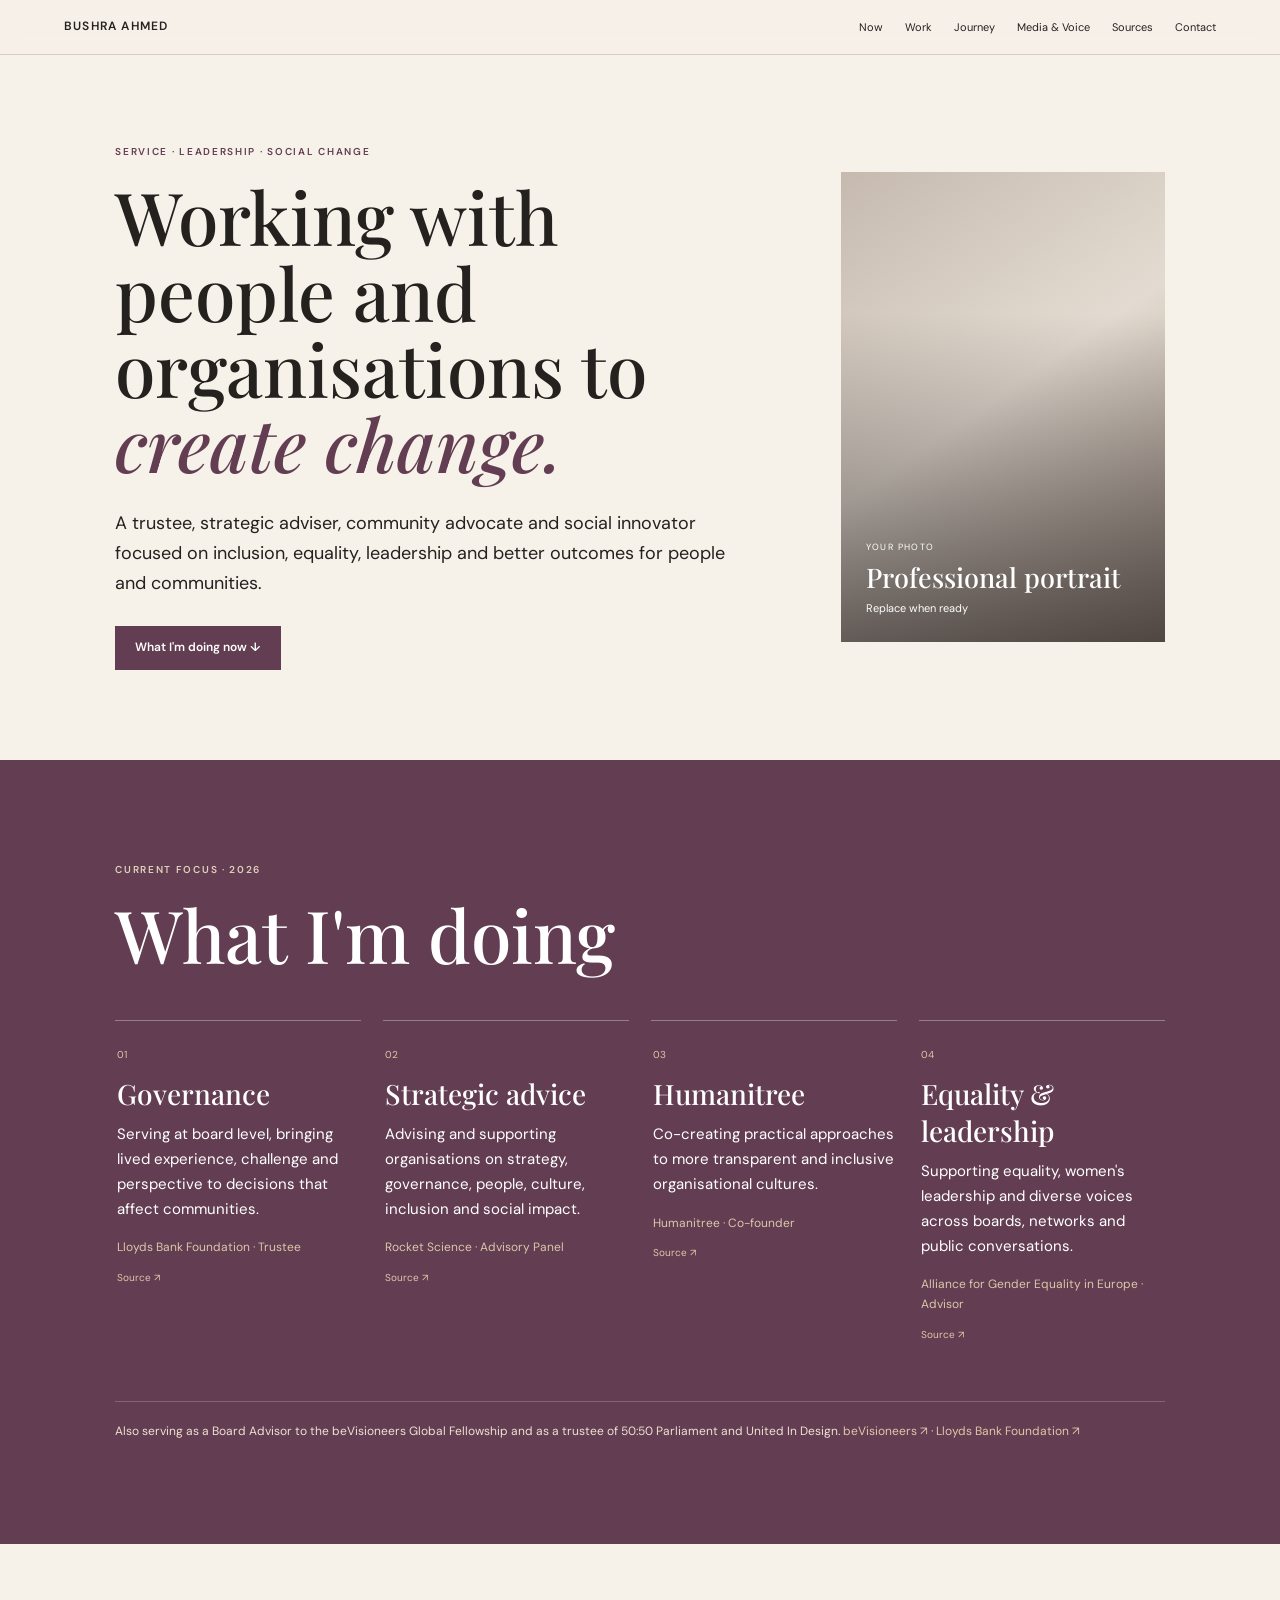
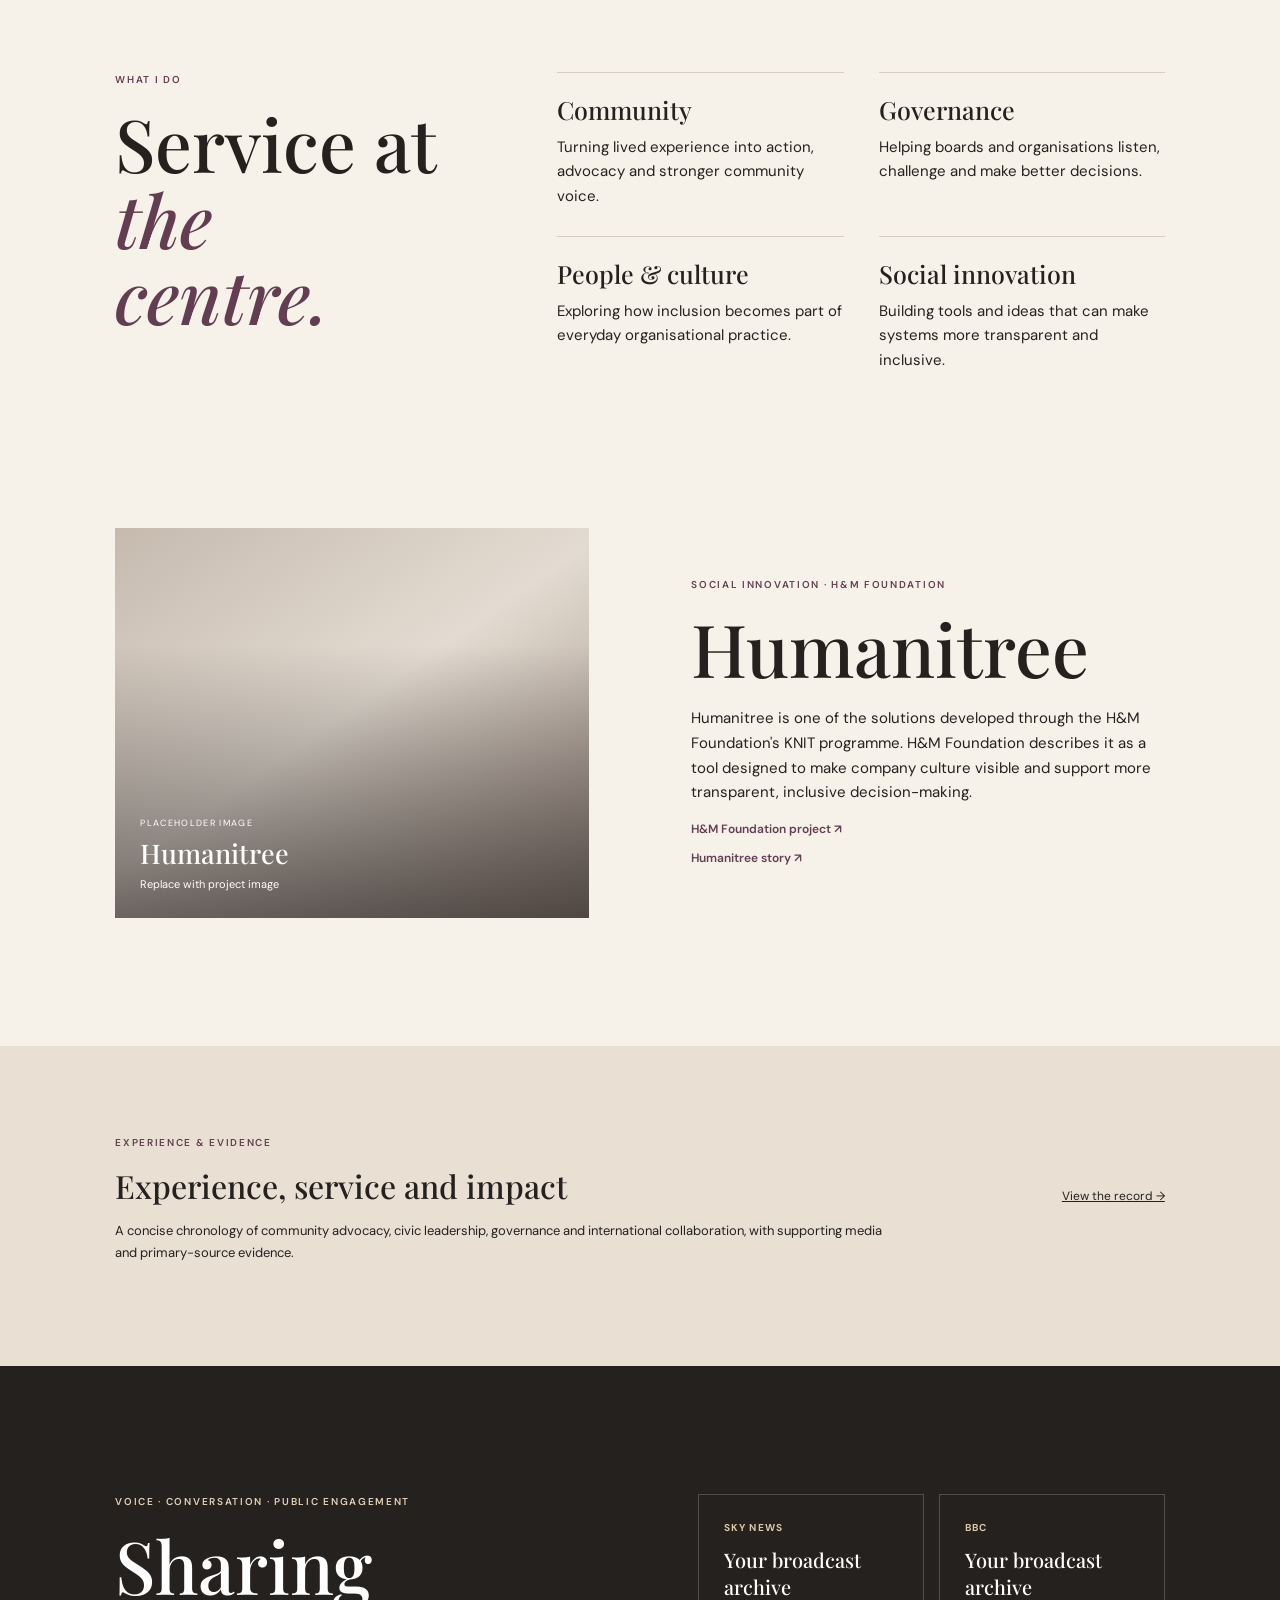
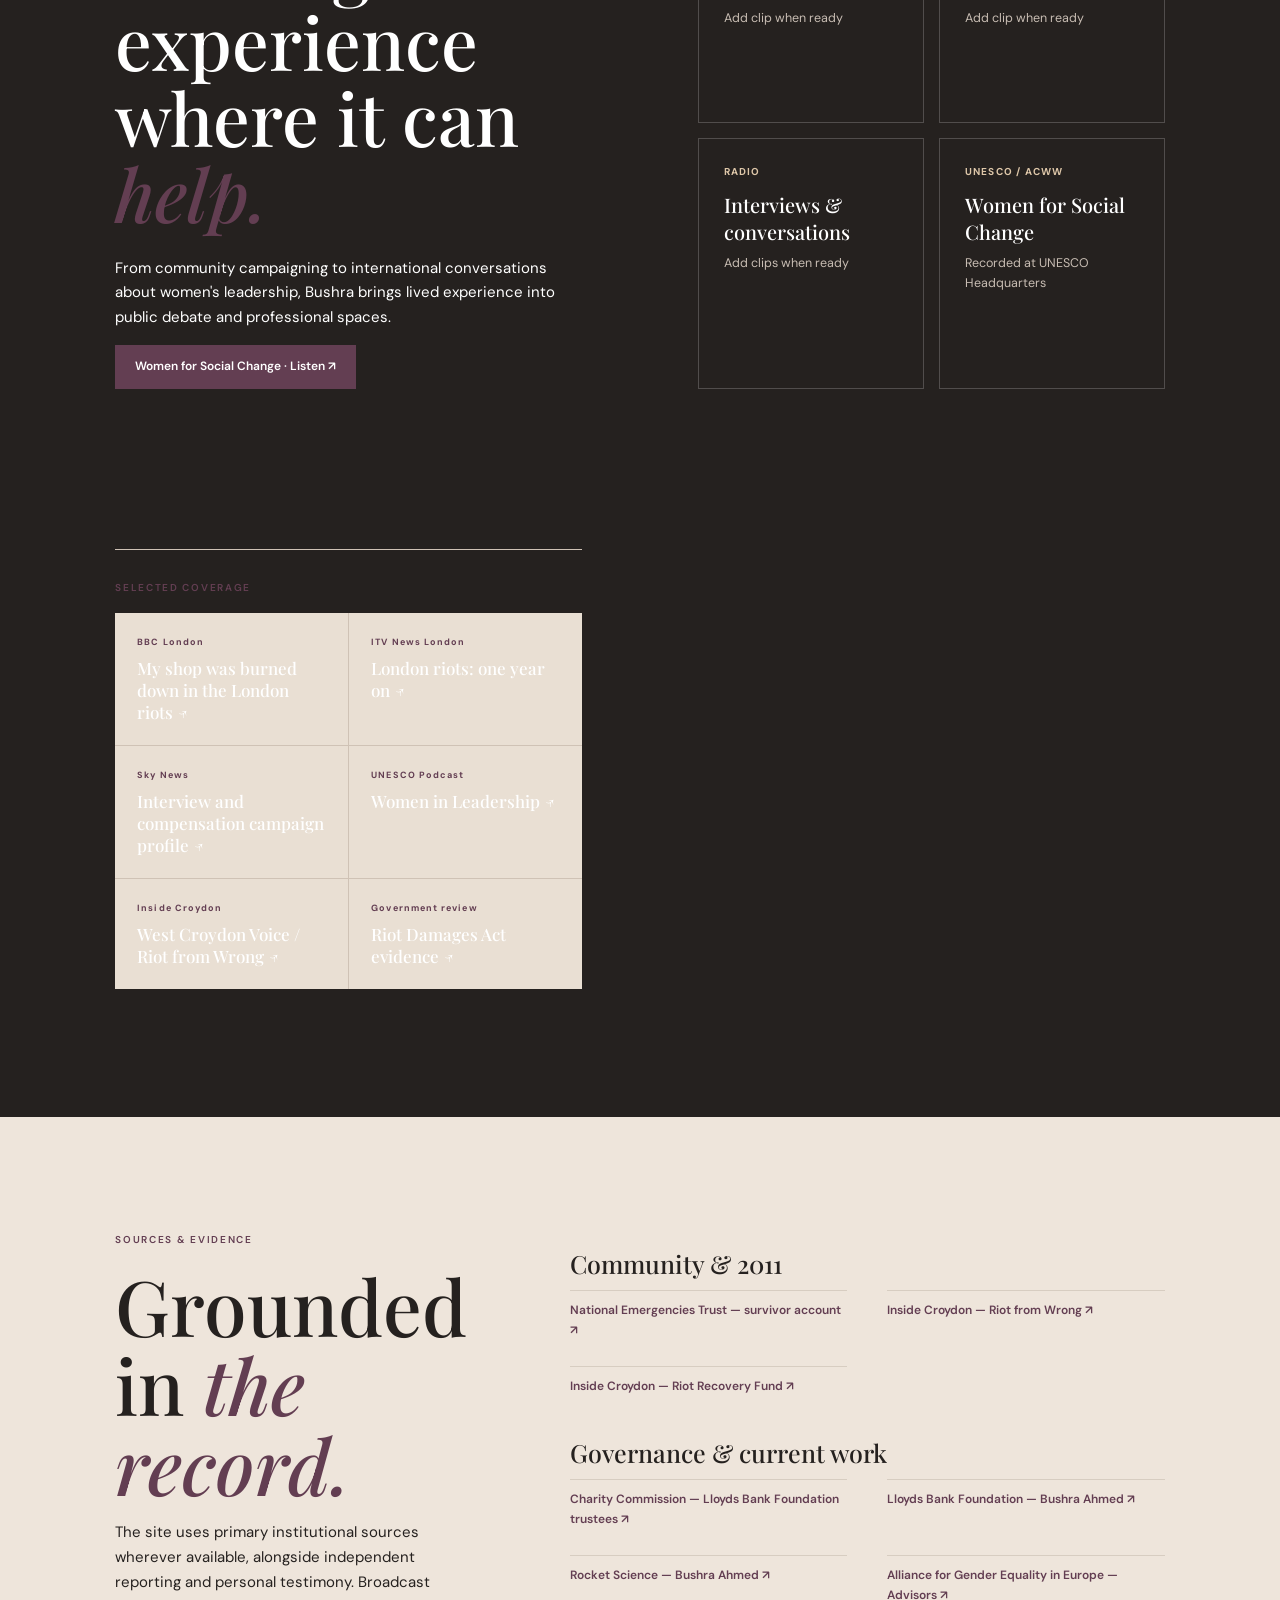
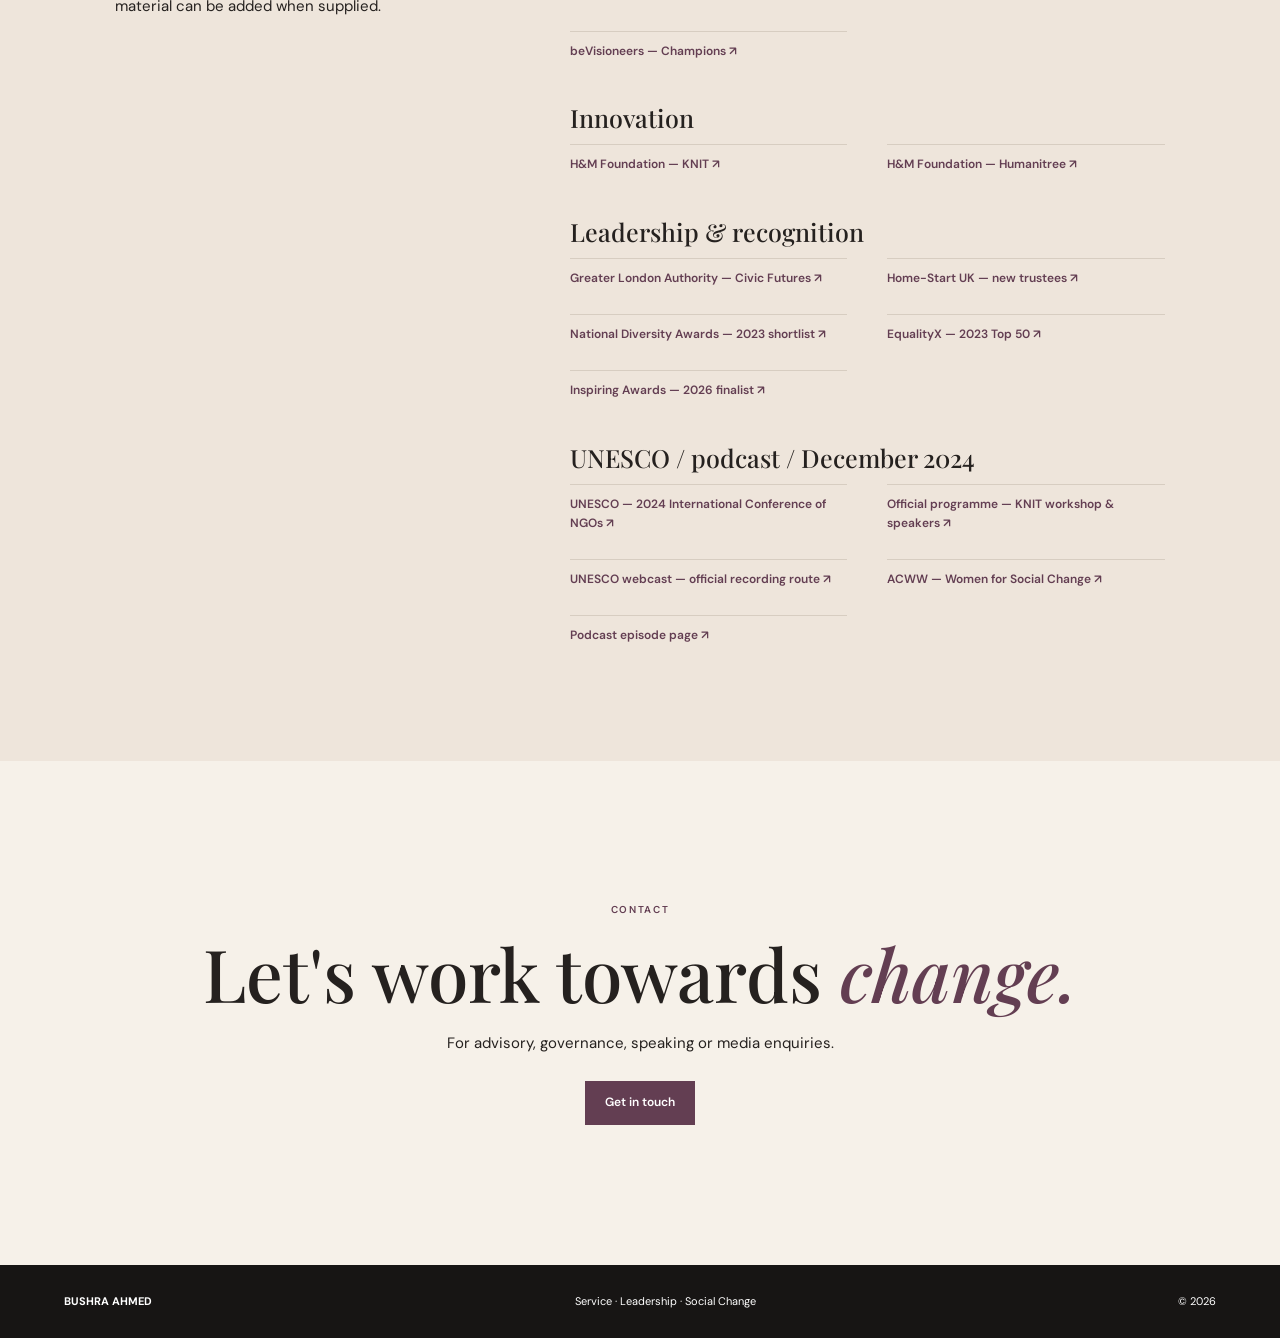
==== index.html @ 8c18f3ee "Add files via upload" ====
<!doctype html><html lang="en"><head><meta charset="utf-8"><meta name="viewport" content="width=device-width,initial-scale=1"><title>Bushra Ahmed | Service, Leadership & Social Change</title><meta name="description" content="Bushra Ahmed works across community, governance, equality and social innovation to create change."><link rel="stylesheet" href="styles.css"></head><body>
<header><a class="brand" href="#top">BUSHRA AHMED</a><nav><a href="#now">Now</a><a href="#work">Work</a><a href="#journey">Journey</a><a href="#voice">Media & Voice</a><a href="#sources">Sources</a><a href="#contact">Contact</a></nav></header>
<main id="top">
<section class="opening"><div><p class="eyebrow">SERVICE · LEADERSHIP · SOCIAL CHANGE</p><h1>Working with people and organisations to <em>create change.</em></h1><p class="lede">A trustee, strategic adviser, community advocate and social innovator focused on inclusion, equality, leadership and better outcomes for people and communities.</p><a class="button" href="#now">What I'm doing now ↓</a></div><div class="photo portrait"><div><span>YOUR PHOTO</span><strong>Professional portrait</strong><small>Replace when ready</small></div></div></section>

<section id="now" class="now"><p class="eyebrow light">CURRENT FOCUS · 2026</p><h2>What I'm doing <em>now.</em></h2><div class="now-grid">
<article><span>01</span><h3>Governance</h3><p>Serving at board level, bringing lived experience, challenge and perspective to decisions that affect communities.</p><p class="role">Lloyds Bank Foundation · Trustee</p><a href="https://www.lloydsbankfoundation.org.uk/about-us/meet-us/bushra-ahmed" target="_blank">Source ↗</a></article>
<article><span>02</span><h3>Strategic advice</h3><p>Advising and supporting organisations on strategy, governance, people, culture, inclusion and social impact.</p><p class="role">Rocket Science · Advisory Panel</p><a href="https://rocketsciencelab.co.uk/staff/bushra-ahmed/" target="_blank">Source ↗</a></article>
<article><span>03</span><h3>Humanitree</h3><p>Co-creating practical approaches to more transparent and inclusive organisational cultures.</p><p class="role">Humanitree · Co-founder</p><a href="https://hmfoundation.com/2025/04/14/when-dei-meets-innovation-how-knit-brought-new-solutions-to-life/" target="_blank">Source ↗</a></article>
<article><span>04</span><h3>Equality & leadership</h3><p>Supporting equality, women's leadership and diverse voices across boards, networks and public conversations.</p><p class="role">Alliance for Gender Equality in Europe · Advisor</p><a href="https://alliance-genderequality.org/who-we-are/" target="_blank">Source ↗</a></article>
</div><div class="now-note">Also serving as a Board Advisor to the beVisioneers Global Fellowship and as a trustee of 50:50 Parliament and United In Design. <a href="https://bevisioneers.world/about" target="_blank">beVisioneers ↗</a> · <a href="https://www.lloydsbankfoundation.org.uk/about-us/meet-us/bushra-ahmed" target="_blank">Lloyds Bank Foundation ↗</a></div></section>

<section id="work" class="work"><div><p class="eyebrow">WHAT I DO</p><h2>Service at <em>the centre.</em></h2></div><div class="work-list"><div><b>Community</b><p>Turning lived experience into action, advocacy and stronger community voice.</p></div><div><b>Governance</b><p>Helping boards and organisations listen, challenge and make better decisions.</p></div><div><b>People & culture</b><p>Exploring how inclusion becomes part of everyday organisational practice.</p></div><div><b>Social innovation</b><p>Building tools and ideas that can make systems more transparent and inclusive.</p></div></div></section>

<section class="humanitree"><div class="photo"><div><span>PLACEHOLDER IMAGE</span><strong>Humanitree</strong><small>Replace with project image</small></div></div><div><p class="eyebrow">SOCIAL INNOVATION · H&M FOUNDATION</p><h2>Humanitree</h2><p>Humanitree is one of the solutions developed through the H&M Foundation's KNIT programme. H&M Foundation describes it as a tool designed to make company culture visible and support more transparent, inclusive decision-making.</p><a href="https://hmfoundation.com/project/knit-accelerating-inclusion-in-fashion/" target="_blank">H&M Foundation project ↗</a><a href="https://hmfoundation.com/2025/04/14/when-dei-meets-innovation-how-knit-brought-new-solutions-to-life/" target="_blank">Humanitree story ↗</a></div></section>

<section id="journey" class="journey"><div class="section-heading"><div><p class="eyebrow">EXPERIENCE &amp; EVIDENCE</p><h2>Experience, service and impact</h2></div><a class="journey-button" href="experience.html">View the record →</a></div><p class="journey-summary">A concise chronology of community advocacy, civic leadership, governance and international collaboration, with supporting media and primary-source evidence.</p></section>

<section id="media-voice" class="voice"><div><p class="eyebrow light">VOICE · CONVERSATION · PUBLIC ENGAGEMENT</p><h2>Sharing experience where it can <em>help.</em></h2><p>From community campaigning to international conversations about women's leadership, Bushra brings lived experience into public debate and professional spaces.</p><a class="button" href="https://open.spotify.com/episode/09EClgMxt04wd1wsuZ6Qv9" target="_blank">Women for Social Change · Listen ↗</a></div><div class="media-cards"><article><b>SKY NEWS</b><span>Your broadcast archive</span><small>Add clip when ready</small></article><article><b>BBC</b><span>Your broadcast archive</span><small>Add clip when ready</small></article><article><b>RADIO</b><span>Interviews & conversations</span><small>Add clips when ready</small></article><article><b>UNESCO / ACWW</b><span>Women for Social Change</span><small>Recorded at UNESCO Headquarters</small></article></div><div class="media-voice-archive"><p class="eyebrow">SELECTED COVERAGE</p><div class="media-links">
<a href="https://www.facebook.com/BBCLondon/videos/my-shop-was-burned-down-in-the-london-riots/546821029788442/" target="_blank"><b>BBC London</b><span>My shop was burned down in the London riots ↗</span></a>
<a href="https://www.itv.com/news/london/story/2012-08-06/london-riots-one-year-on/" target="_blank"><b>ITV News London</b><span>London riots: one year on ↗</span></a>
<a href="https://www.charitytimes.com/ct/interview-profile-bushra-ahmed.php" target="_blank"><b>Sky News</b><span>Interview and compensation campaign profile ↗</span></a>
<a href="https://open.spotify.com/episode/09EClgMxt04wd1wsuZ6Qv9" target="_blank"><b>UNESCO Podcast</b><span>Women in Leadership ↗</span></a>
<a href="https://insidecroydon.com/2013/11/26/aunt-of-mark-duggan-to-speak-at-riots-film-croydon-screening/" target="_blank"><b>Inside Croydon</b><span>West Croydon Voice / Riot from Wrong ↗</span></a>
<a href="https://assets.publishing.service.gov.uk/government/uploads/system/uploads/attachment_data/file/255990/riot_damages_act_review.pdf" target="_blank"><b>Government review</b><span>Riot Damages Act evidence ↗</span></a>
</div></div></section>

<section id="sources" class="evidence"><div><p class="eyebrow">SOURCES & EVIDENCE</p><h2>Grounded in <em>the record.</em></h2><p class="sourceintro">The site uses primary institutional sources wherever available, alongside independent reporting and personal testimony. Broadcast material can be added when supplied.</p></div><div class="source-groups">
<h3>Community & 2011</h3><a href="https://nationalemergenciestrust.org.uk/bushra-ahmed-survivor-7-7-croydon-riots-2011/" target="_blank">National Emergencies Trust — survivor account ↗</a><a href="https://insidecroydon.com/2013/11/26/aunt-of-mark-duggan-to-speak-at-riots-film-croydon-screening/" target="_blank">Inside Croydon — Riot from Wrong ↗</a><a href="https://insidecroydon.com/2014/08/15/croydon-risked-handing-back-20m-unspent-riot-recovery-cash/" target="_blank">Inside Croydon — Riot Recovery Fund ↗</a>
<h3>Governance & current work</h3><a href="https://register-of-charities.charitycommission.gov.uk/en/constituency-search/-/charity-details/327114/trustees" target="_blank">Charity Commission — Lloyds Bank Foundation trustees ↗</a><a href="https://www.lloydsbankfoundation.org.uk/about-us/meet-us/bushra-ahmed" target="_blank">Lloyds Bank Foundation — Bushra Ahmed ↗</a><a href="https://rocketsciencelab.co.uk/staff/bushra-ahmed/" target="_blank">Rocket Science — Bushra Ahmed ↗</a><a href="https://alliance-genderequality.org/who-we-are/" target="_blank">Alliance for Gender Equality in Europe — Advisors ↗</a><a href="https://bevisioneers.world/about" target="_blank">beVisioneers — Champions ↗</a>
<h3>Innovation</h3><a href="https://hmfoundation.com/project/knit-accelerating-inclusion-in-fashion/" target="_blank">H&M Foundation — KNIT ↗</a><a href="https://hmfoundation.com/2025/04/14/when-dei-meets-innovation-how-knit-brought-new-solutions-to-life/" target="_blank">H&M Foundation — Humanitree ↗</a>
<h3>Leadership & recognition</h3><a href="https://www.london.gov.uk/programmes-strategies/communities-and-social-justice/civil-society/civic-futures" target="_blank">Greater London Authority — Civic Futures ↗</a><a href="https://www.home-start.org.uk/news/new-trustees-share-their-inspiration-to-support-families" target="_blank">Home-Start UK — new trustees ↗</a><a href="https://www.nationaldiversityawards.co.uk/2023-shortlist/bushra-ahmed/" target="_blank">National Diversity Awards — 2023 shortlist ↗</a><a href="https://www.equalityx.co.uk/europe-winners-2023" target="_blank">EqualityX — 2023 Top 50 ↗</a><a href="https://www.inspiringawards.co.uk/2026-finalist-bushra-ahmed/" target="_blank">Inspiring Awards — 2026 finalist ↗</a>
<h3>UNESCO / podcast / December 2024</h3><a href="https://www.unesco.org/en/articles/2024-international-conference-ngos" target="_blank">UNESCO — 2024 International Conference of NGOs ↗</a><a href="https://indico.un.org/event/1014712/attachments/19116/55444/2024CIONG%20-%20Preliminary%20Programme.pdf" target="_blank">Official programme — KNIT workshop & speakers ↗</a><a href="https://webcast.unesco.org/" target="_blank">UNESCO webcast — official recording route ↗</a><a href="https://acww.org.uk/podcast" target="_blank">ACWW — Women for Social Change ↗</a><a href="https://podcast.ausha.co/leadership-for-equality-by-unesco-acww/women-for-social-change" target="_blank">Podcast episode page ↗</a>
</div></section>

<section id="contact" class="contact"><p class="eyebrow">CONTACT</p><h2>Let's work towards <em>change.</em></h2><p>For advisory, governance, speaking or media enquiries.</p><a class="button" href="mailto:YOUR-EMAIL-HERE">Get in touch</a></section>
</main><footer><b>BUSHRA AHMED</b><span>Service · Leadership · Social Change</span><span>© 2026</span></footer></body></html>
---- styles.css ----
@import url('https://fonts.googleapis.com/css2?family=DM+Sans:wght@400;500;600&family=Playfair+Display:ital,wght@0,500;0,600;1,500;1,600&display=swap');:root{--paper:#f6f1e9;--ink:#25211f;--plum:#633e52;--sand:#e9dfd3;--line:#d7cdc1}*{box-sizing:border-box}html{scroll-behavior:smooth}body{margin:0;background:var(--paper);color:var(--ink);font:15px/1.65 'DM Sans',sans-serif}a{color:inherit;text-decoration:none}header{position:sticky;top:0;z-index:9;display:flex;justify-content:space-between;align-items:center;padding:17px 5vw;background:#f6f1e9ee;backdrop-filter:blur(10px);border-bottom:1px solid var(--line)}.brand{font-size:12px;font-weight:600;letter-spacing:.1em}nav{display:flex;gap:22px;font-size:11px}.eyebrow{font-size:10px;letter-spacing:.17em;font-weight:600;color:var(--plum);margin:0 0 17px}.opening{min-height:78vh;display:grid;grid-template-columns:1.25fr .65fr;gap:8vw;align-items:center;padding:7vw 9vw}.opening h1,h2{font:500 clamp(43px,5.7vw,80px)/1.04 'Playfair Display',serif;margin:0}.opening h1 em,h2 em{color:var(--plum)}.lede{max-width:690px;font-size:18px;margin:28px 0}.button{display:inline-block;background:var(--plum);color:#fff;padding:12px 20px;font-size:12px;font-weight:600}.photo{min-height:390px;background:linear-gradient(145deg,#c6baaf,#e3dbd1 48%,#97877d);display:flex;align-items:flex-end;padding:25px;color:#fff;position:relative;overflow:hidden}.photo:before{content:'';position:absolute;inset:0;background:linear-gradient(180deg,transparent 30%,#201b1b99)}.photo>div{position:relative;z-index:1}.photo span,.photo strong,.photo small{display:block}.photo span{font-size:9px;letter-spacing:.15em}.photo strong{font:500 27px 'Playfair Display',serif;margin:4px 0}.photo small{font-size:11px}.portrait{min-height:470px}.now{background:var(--plum);color:#fff;padding:8vw 9vw}.now h2{margin-bottom:48px}.light{color:#e0d0bc}.now-grid{display:grid;grid-template-columns:repeat(4,1fr);gap:22px}.now-grid article{border-top:1px solid #ffffff55;padding:20px 2px}.now-grid article>span{font-size:10px;color:#dec7a9}.now-grid h3{font:500 28px 'Playfair Display',serif;margin:10px 0}.now-grid p{margin:0}.now-grid .role{margin-top:17px;color:#dbc7a9;font-size:12px}.now-grid a{display:inline-block;margin-top:12px;color:#dec7a9;font-size:10px}.now-note{margin-top:35px;padding-top:20px;border-top:1px solid #ffffff33;font-size:12px;color:#eee1d2}.now-note a{color:#dec7a9}.work{display:grid;grid-template-columns:.7fr 1.3fr;gap:9vw;padding:10vw 9vw}.work-list{display:grid;grid-template-columns:1fr 1fr;gap:0 35px}.work-list div{border-top:1px solid var(--line);padding:20px 0}.work-list b{font:500 25px 'Playfair Display',serif}.work-list p{margin:7px 0}.humanitree{display:grid;grid-template-columns:1fr 1fr;gap:8vw;padding:0 9vw 10vw;align-items:center}.humanitree h2{margin-bottom:20px}.humanitree a{color:var(--plum);font-weight:600;font-size:12px;display:block;margin-top:9px}.journey{background:var(--sand);padding:10vw 9vw}.timeline{display:grid;grid-template-columns:repeat(2,1fr);gap:0 50px;margin-top:55px}.timeline>div{display:grid;grid-template-columns:90px 1fr;gap:8px;border-top:1px solid #cfc2b5;padding:18px 0;min-height:100px}.timeline b{font-size:11px;color:var(--plum)}.timeline span{font:500 24px 'Playfair Display',serif}.timeline small{grid-column:2;font-size:12px}.timeline a{grid-column:2;color:var(--plum);font-size:10px;font-weight:600}.voice{background:var(--ink);color:#fff;padding:10vw 9vw;display:grid;grid-template-columns:1fr 1fr;gap:9vw}.voice h2{margin-bottom:25px}.media-cards{display:grid;grid-template-columns:1fr 1fr;gap:15px}.media-cards article{border:1px solid #ffffff33;padding:25px;min-height:125px}.media-cards b{display:block;font-size:10px;letter-spacing:.12em;color:#dec7a9}.media-cards span{display:block;margin-top:10px;font:500 20px 'Playfair Display',serif}.media-cards small{display:block;margin-top:8px;color:#c8bdb3}.evidence{display:grid;grid-template-columns:.7fr 1.3fr;gap:8vw;padding:9vw;background:#eee5db}.evidence h2{font-size:clamp(48px,6vw,78px)}.sourceintro{max-width:600px}.source-groups{display:grid;grid-template-columns:1fr 1fr;gap:25px 40px}.source-groups h3{grid-column:1/-1;margin:15px 0 -15px;font:500 25px 'Playfair Display',serif}.source-groups a{color:var(--plum);font-size:12px;font-weight:600;border-top:1px solid var(--line);padding-top:10px}.contact{text-align:center;padding:11vw 7vw}.contact h2{margin-bottom:20px}.contact .button{margin-top:10px}footer{background:#171514;color:#fff;padding:27px 5vw;display:flex;justify-content:space-between;font-size:11px}@media(max-width:800px){nav{display:none}.opening,.work,.humanitree,.voice,.evidence{grid-template-columns:1fr;padding:17vw 7vw}.portrait{min-height:400px}.now,.journey,.contact{padding:17vw 7vw}.now-grid,.work-list,.media-cards,.source-groups{grid-template-columns:1fr 1fr}.timeline{grid-template-columns:1fr}footer{flex-direction:column;gap:9px}}@media(max-width:520px){.now-grid,.work-list,.media-cards,.source-groups{grid-template-columns:1fr}.opening h1{font-size:48px}}
.unesco-feature{display:grid;grid-template-columns:1.25fr .75fr;gap:8vw;padding:10vw 9vw;background:#e8ded2}.unesco-feature h2{margin-bottom:25px}.unesco-buttons{display:flex;gap:10px;flex-wrap:wrap;margin-top:25px}.button.secondary{background:transparent;color:var(--plum);border:1px solid var(--plum)}.verification{font-size:11px;color:#6f6259;margin-top:20px}.unesco-facts{border-left:1px solid #cfc2b5;padding-left:35px}.unesco-facts div{border-top:1px solid #cfc2b5;padding:20px 0}.unesco-facts b{display:block;font-size:10px;letter-spacing:.14em;color:var(--plum)}.unesco-facts span{display:block;font:500 22px 'Playfair Display',serif;margin-top:5px}@media(max-width:800px){.unesco-feature{grid-template-columns:1fr;padding:17vw 7vw}.unesco-facts{border-left:0;padding-left:0}}

.compact-timeline{max-width:900px;margin:55px auto 0;border-left:1px solid #cfc2b5;padding-left:38px}.compact-timeline>div{position:relative;border-top:1px solid #cfc2b5;padding:22px 0 24px;display:grid;grid-template-columns:125px 1fr;gap:8px}.compact-timeline>div:before{content:'';position:absolute;left:-43px;top:29px;width:8px;height:8px;border:1px solid #8c7565;background:var(--sand);border-radius:50%}.compact-timeline b{font-size:11px;color:var(--plum)}.compact-timeline span{font:500 25px 'Playfair Display',serif}.compact-timeline small{grid-column:2;font-size:12px;max-width:620px}@media(max-width:600px){.compact-timeline{padding-left:25px}.compact-timeline>div{grid-template-columns:1fr}.compact-timeline small{grid-column:auto}.compact-timeline>div:before{left:-30px}}

/* Final compact homepage timeline */
.journey{padding:7vw 9vw}.compact-timeline{max-width:900px;margin:35px auto 0;border-top:1px solid #cfc2b5}.compact-timeline>div{display:grid;grid-template-columns:100px 1fr 1.6fr;gap:15px;align-items:baseline;border-bottom:1px solid #cfc2b5;padding:16px 0}.compact-timeline b{font-size:10px;letter-spacing:.08em;color:var(--plum)}.compact-timeline span{font:500 20px 'Playfair Display',serif}.compact-timeline small{font-size:11px;line-height:1.5}.journey-note{max-width:900px;margin:22px auto 0;font-size:11px}.journey-note a{text-decoration:underline}@media(max-width:650px){.journey{padding:12vw 7vw}.compact-timeline>div{grid-template-columns:75px 1fr;gap:5px}.compact-timeline small{grid-column:2}.compact-timeline span{font-size:18px}}

.media-voice-archive{margin-top:45px;padding-top:30px;border-top:1px solid #cfc2b5}.media-links{display:grid;grid-template-columns:repeat(2,1fr);gap:1px;background:#cfc2b5}.media-links a{background:var(--sand);padding:22px;text-decoration:none}.media-links b{display:block;font-size:9px;letter-spacing:.12em;color:var(--plum)}.media-links span{display:block;margin-top:7px;font:500 17px 'Playfair Display',serif}@media(max-width:650px){.media-links{grid-template-columns:1fr}.media-links a{padding:18px 0;border-bottom:1px solid #cfc2b5}}

.section-heading{display:flex;justify-content:space-between;align-items:end;gap:25px}.section-heading h2{font-size:clamp(24px,3vw,38px);margin:5px 0}.journey-button{font-size:12px;text-decoration:underline;white-space:nowrap}.journey-summary{max-width:780px;font-size:13px}.record-head{padding:6vw 9vw 4vw;max-width:1000px}.record-head h1{font-size:clamp(34px,5vw,58px);font-weight:500;line-height:1.05;margin:14px 0}.record-intro{max-width:680px;font-size:14px;line-height:1.6}.record-main{padding:0 9vw 8vw}.record-table{max-width:1100px;border-top:1px solid #cfc2b5}.record-row{display:grid;grid-template-columns:100px 1.5fr 1fr;gap:25px;border-bottom:1px solid #cfc2b5;padding:19px 0;align-items:start;font-size:12px;line-height:1.45}.record-header{font-size:9px;text-transform:uppercase;letter-spacing:.12em;color:var(--plum);padding:10px 0}.record-row strong{display:block;font-size:14px;font-weight:600}.record-row small{display:block;margin-top:4px;font-size:11px;line-height:1.5}.record-row a{font-size:10px;text-decoration:underline}.media-record{max-width:1100px;margin-top:60px;padding-top:35px;border-top:1px solid #cfc2b5}.media-list{display:grid;grid-template-columns:repeat(2,1fr);gap:1px;background:#cfc2b5;margin-top:25px}.media-list a{background:var(--sand);padding:19px;text-decoration:none}.media-list b{display:block;font-size:9px;letter-spacing:.11em;color:var(--plum);text-transform:uppercase}.media-list span{display:block;margin-top:5px;font-size:13px}.archive-note-small{font-size:10px;line-height:1.5;max-width:760px;margin-top:18px}@media(max-width:700px){.section-heading{display:block}.record-head{padding:12vw 7vw 6vw}.record-main{padding:0 7vw 12vw}.record-row{grid-template-columns:65px 1fr;gap:12px}.record-row>div:nth-child(3){grid-column:2}.record-header{display:none}.media-list{grid-template-columns:1fr}}

/* Cohesive professional record/media page */
.record-head{padding:5vw 9vw 3vw}
.record-head h1{font-size:clamp(30px,4vw,50px);font-weight:500;line-height:1.1;margin:12px 0}
.record-intro{font-size:13px;line-height:1.55}
.record-main{padding:0 9vw 6vw}
.section-heading h2{font-size:clamp(22px,2.5vw,32px);font-weight:500;margin:5px 0}
.media-record{margin-top:45px;padding-top:28px}
.media-list a{padding:16px}
.media-list span{font-size:12px}
.record-row{padding:16px 0}
.record-row strong{font-size:13px}
.record-row small{font-size:10.5px}
@media(max-width:700px){.record-head{padding:10vw 7vw 5vw}.record-main{padding:0 7vw 10vw}}
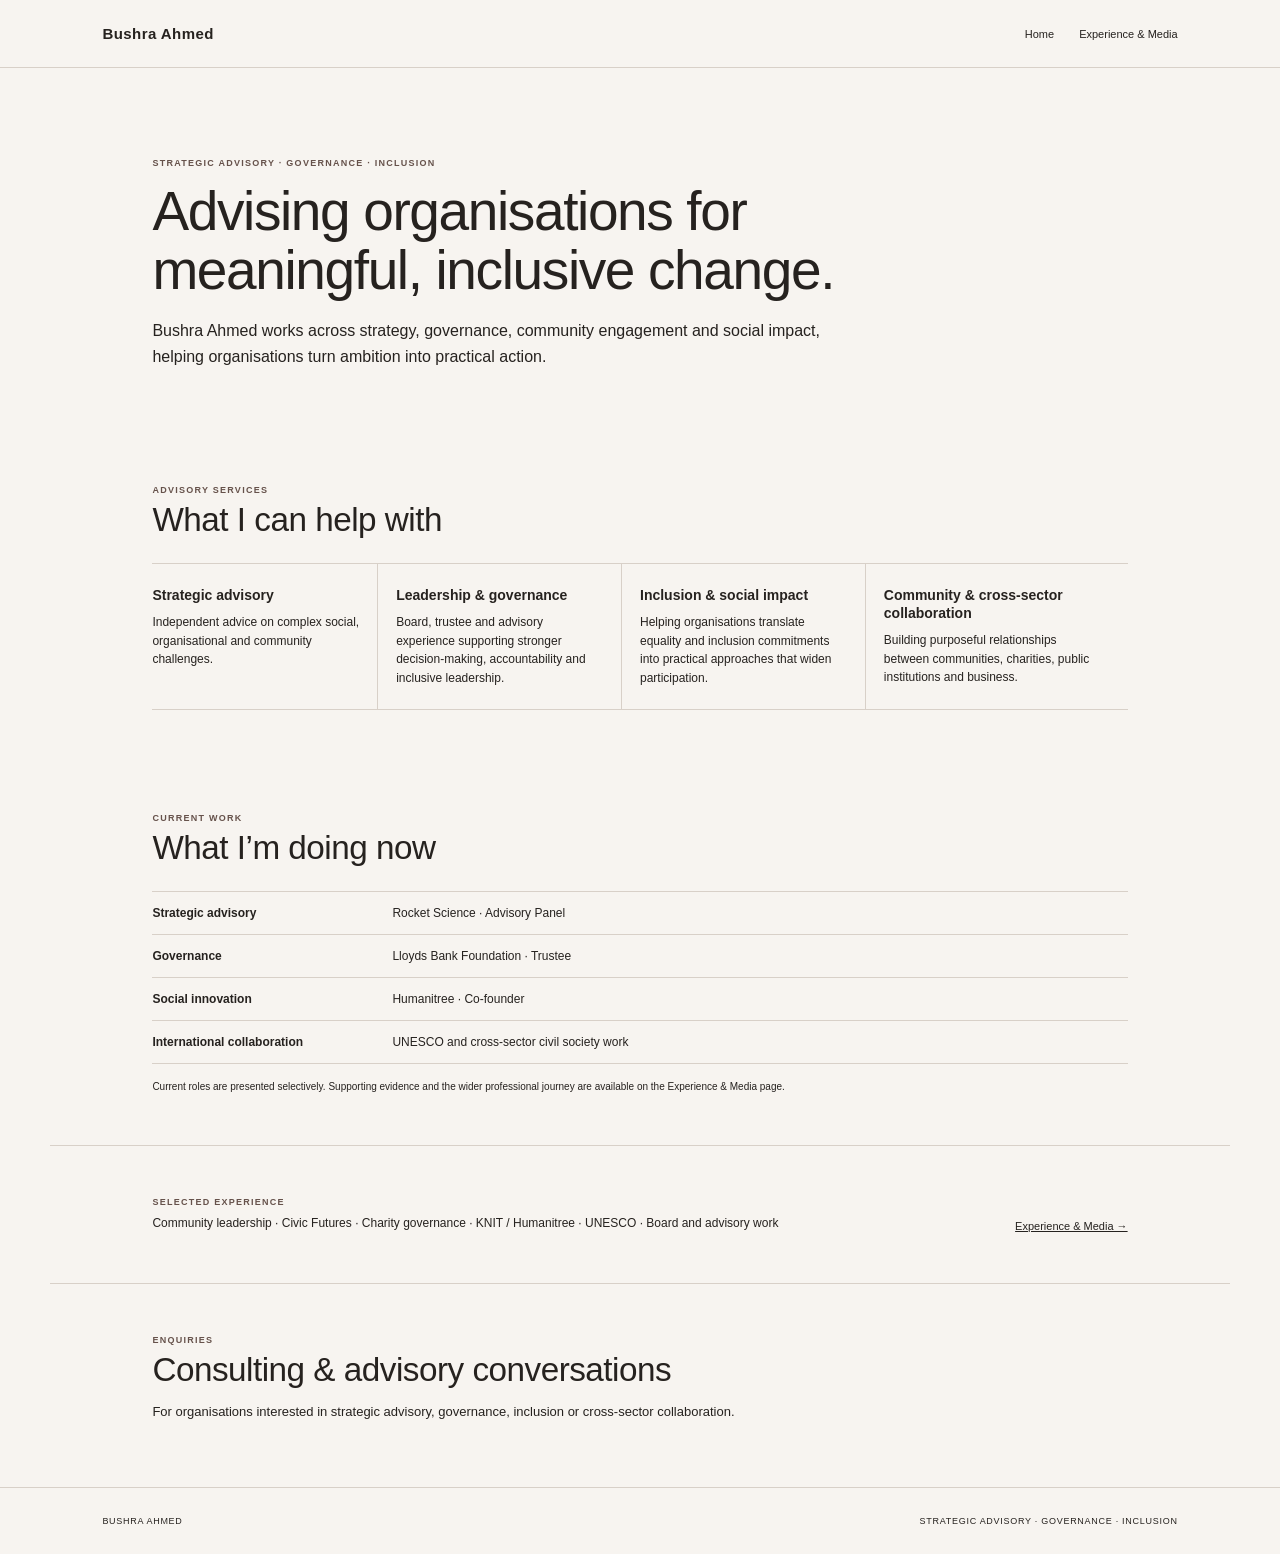
==== commit 7f6039d3: "Add files via upload" ====
--- a/index.html
+++ b/index.html
@@ -1,37 +1,52 @@
-<!doctype html><html lang="en"><head><meta charset="utf-8"><meta name="viewport" content="width=device-width,initial-scale=1"><title>Bushra Ahmed | Service, Leadership & Social Change</title><meta name="description" content="Bushra Ahmed works across community, governance, equality and social innovation to create change."><link rel="stylesheet" href="styles.css"></head><body>
-<header><a class="brand" href="#top">BUSHRA AHMED</a><nav><a href="#now">Now</a><a href="#work">Work</a><a href="#journey">Journey</a><a href="#voice">Media & Voice</a><a href="#sources">Sources</a><a href="#contact">Contact</a></nav></header>
-<main id="top">
-<section class="opening"><div><p class="eyebrow">SERVICE · LEADERSHIP · SOCIAL CHANGE</p><h1>Working with people and organisations to <em>create change.</em></h1><p class="lede">A trustee, strategic adviser, community advocate and social innovator focused on inclusion, equality, leadership and better outcomes for people and communities.</p><a class="button" href="#now">What I'm doing now ↓</a></div><div class="photo portrait"><div><span>YOUR PHOTO</span><strong>Professional portrait</strong><small>Replace when ready</small></div></div></section>
-
-<section id="now" class="now"><p class="eyebrow light">CURRENT FOCUS · 2026</p><h2>What I'm doing <em>now.</em></h2><div class="now-grid">
-<article><span>01</span><h3>Governance</h3><p>Serving at board level, bringing lived experience, challenge and perspective to decisions that affect communities.</p><p class="role">Lloyds Bank Foundation · Trustee</p><a href="https://www.lloydsbankfoundation.org.uk/about-us/meet-us/bushra-ahmed" target="_blank">Source ↗</a></article>
-<article><span>02</span><h3>Strategic advice</h3><p>Advising and supporting organisations on strategy, governance, people, culture, inclusion and social impact.</p><p class="role">Rocket Science · Advisory Panel</p><a href="https://rocketsciencelab.co.uk/staff/bushra-ahmed/" target="_blank">Source ↗</a></article>
-<article><span>03</span><h3>Humanitree</h3><p>Co-creating practical approaches to more transparent and inclusive organisational cultures.</p><p class="role">Humanitree · Co-founder</p><a href="https://hmfoundation.com/2025/04/14/when-dei-meets-innovation-how-knit-brought-new-solutions-to-life/" target="_blank">Source ↗</a></article>
-<article><span>04</span><h3>Equality & leadership</h3><p>Supporting equality, women's leadership and diverse voices across boards, networks and public conversations.</p><p class="role">Alliance for Gender Equality in Europe · Advisor</p><a href="https://alliance-genderequality.org/who-we-are/" target="_blank">Source ↗</a></article>
-</div><div class="now-note">Also serving as a Board Advisor to the beVisioneers Global Fellowship and as a trustee of 50:50 Parliament and United In Design. <a href="https://bevisioneers.world/about" target="_blank">beVisioneers ↗</a> · <a href="https://www.lloydsbankfoundation.org.uk/about-us/meet-us/bushra-ahmed" target="_blank">Lloyds Bank Foundation ↗</a></div></section>
-
-<section id="work" class="work"><div><p class="eyebrow">WHAT I DO</p><h2>Service at <em>the centre.</em></h2></div><div class="work-list"><div><b>Community</b><p>Turning lived experience into action, advocacy and stronger community voice.</p></div><div><b>Governance</b><p>Helping boards and organisations listen, challenge and make better decisions.</p></div><div><b>People & culture</b><p>Exploring how inclusion becomes part of everyday organisational practice.</p></div><div><b>Social innovation</b><p>Building tools and ideas that can make systems more transparent and inclusive.</p></div></div></section>
-
-<section class="humanitree"><div class="photo"><div><span>PLACEHOLDER IMAGE</span><strong>Humanitree</strong><small>Replace with project image</small></div></div><div><p class="eyebrow">SOCIAL INNOVATION · H&M FOUNDATION</p><h2>Humanitree</h2><p>Humanitree is one of the solutions developed through the H&M Foundation's KNIT programme. H&M Foundation describes it as a tool designed to make company culture visible and support more transparent, inclusive decision-making.</p><a href="https://hmfoundation.com/project/knit-accelerating-inclusion-in-fashion/" target="_blank">H&M Foundation project ↗</a><a href="https://hmfoundation.com/2025/04/14/when-dei-meets-innovation-how-knit-brought-new-solutions-to-life/" target="_blank">Humanitree story ↗</a></div></section>
-
-<section id="journey" class="journey"><div class="section-heading"><div><p class="eyebrow">EXPERIENCE &amp; EVIDENCE</p><h2>Experience, service and impact</h2></div><a class="journey-button" href="experience.html">View the record →</a></div><p class="journey-summary">A concise chronology of community advocacy, civic leadership, governance and international collaboration, with supporting media and primary-source evidence.</p></section>
-
-<section id="media-voice" class="voice"><div><p class="eyebrow light">VOICE · CONVERSATION · PUBLIC ENGAGEMENT</p><h2>Sharing experience where it can <em>help.</em></h2><p>From community campaigning to international conversations about women's leadership, Bushra brings lived experience into public debate and professional spaces.</p><a class="button" href="https://open.spotify.com/episode/09EClgMxt04wd1wsuZ6Qv9" target="_blank">Women for Social Change · Listen ↗</a></div><div class="media-cards"><article><b>SKY NEWS</b><span>Your broadcast archive</span><small>Add clip when ready</small></article><article><b>BBC</b><span>Your broadcast archive</span><small>Add clip when ready</small></article><article><b>RADIO</b><span>Interviews & conversations</span><small>Add clips when ready</small></article><article><b>UNESCO / ACWW</b><span>Women for Social Change</span><small>Recorded at UNESCO Headquarters</small></article></div><div class="media-voice-archive"><p class="eyebrow">SELECTED COVERAGE</p><div class="media-links">
-<a href="https://www.facebook.com/BBCLondon/videos/my-shop-was-burned-down-in-the-london-riots/546821029788442/" target="_blank"><b>BBC London</b><span>My shop was burned down in the London riots ↗</span></a>
-<a href="https://www.itv.com/news/london/story/2012-08-06/london-riots-one-year-on/" target="_blank"><b>ITV News London</b><span>London riots: one year on ↗</span></a>
-<a href="https://www.charitytimes.com/ct/interview-profile-bushra-ahmed.php" target="_blank"><b>Sky News</b><span>Interview and compensation campaign profile ↗</span></a>
-<a href="https://open.spotify.com/episode/09EClgMxt04wd1wsuZ6Qv9" target="_blank"><b>UNESCO Podcast</b><span>Women in Leadership ↗</span></a>
-<a href="https://insidecroydon.com/2013/11/26/aunt-of-mark-duggan-to-speak-at-riots-film-croydon-screening/" target="_blank"><b>Inside Croydon</b><span>West Croydon Voice / Riot from Wrong ↗</span></a>
-<a href="https://assets.publishing.service.gov.uk/government/uploads/system/uploads/attachment_data/file/255990/riot_damages_act_review.pdf" target="_blank"><b>Government review</b><span>Riot Damages Act evidence ↗</span></a>
-</div></div></section>
-
-<section id="sources" class="evidence"><div><p class="eyebrow">SOURCES & EVIDENCE</p><h2>Grounded in <em>the record.</em></h2><p class="sourceintro">The site uses primary institutional sources wherever available, alongside independent reporting and personal testimony. Broadcast material can be added when supplied.</p></div><div class="source-groups">
-<h3>Community & 2011</h3><a href="https://nationalemergenciestrust.org.uk/bushra-ahmed-survivor-7-7-croydon-riots-2011/" target="_blank">National Emergencies Trust — survivor account ↗</a><a href="https://insidecroydon.com/2013/11/26/aunt-of-mark-duggan-to-speak-at-riots-film-croydon-screening/" target="_blank">Inside Croydon — Riot from Wrong ↗</a><a href="https://insidecroydon.com/2014/08/15/croydon-risked-handing-back-20m-unspent-riot-recovery-cash/" target="_blank">Inside Croydon — Riot Recovery Fund ↗</a>
-<h3>Governance & current work</h3><a href="https://register-of-charities.charitycommission.gov.uk/en/constituency-search/-/charity-details/327114/trustees" target="_blank">Charity Commission — Lloyds Bank Foundation trustees ↗</a><a href="https://www.lloydsbankfoundation.org.uk/about-us/meet-us/bushra-ahmed" target="_blank">Lloyds Bank Foundation — Bushra Ahmed ↗</a><a href="https://rocketsciencelab.co.uk/staff/bushra-ahmed/" target="_blank">Rocket Science — Bushra Ahmed ↗</a><a href="https://alliance-genderequality.org/who-we-are/" target="_blank">Alliance for Gender Equality in Europe — Advisors ↗</a><a href="https://bevisioneers.world/about" target="_blank">beVisioneers — Champions ↗</a>
-<h3>Innovation</h3><a href="https://hmfoundation.com/project/knit-accelerating-inclusion-in-fashion/" target="_blank">H&M Foundation — KNIT ↗</a><a href="https://hmfoundation.com/2025/04/14/when-dei-meets-innovation-how-knit-brought-new-solutions-to-life/" target="_blank">H&M Foundation — Humanitree ↗</a>
-<h3>Leadership & recognition</h3><a href="https://www.london.gov.uk/programmes-strategies/communities-and-social-justice/civil-society/civic-futures" target="_blank">Greater London Authority — Civic Futures ↗</a><a href="https://www.home-start.org.uk/news/new-trustees-share-their-inspiration-to-support-families" target="_blank">Home-Start UK — new trustees ↗</a><a href="https://www.nationaldiversityawards.co.uk/2023-shortlist/bushra-ahmed/" target="_blank">National Diversity Awards — 2023 shortlist ↗</a><a href="https://www.equalityx.co.uk/europe-winners-2023" target="_blank">EqualityX — 2023 Top 50 ↗</a><a href="https://www.inspiringawards.co.uk/2026-finalist-bushra-ahmed/" target="_blank">Inspiring Awards — 2026 finalist ↗</a>
-<h3>UNESCO / podcast / December 2024</h3><a href="https://www.unesco.org/en/articles/2024-international-conference-ngos" target="_blank">UNESCO — 2024 International Conference of NGOs ↗</a><a href="https://indico.un.org/event/1014712/attachments/19116/55444/2024CIONG%20-%20Preliminary%20Programme.pdf" target="_blank">Official programme — KNIT workshop & speakers ↗</a><a href="https://webcast.unesco.org/" target="_blank">UNESCO webcast — official recording route ↗</a><a href="https://acww.org.uk/podcast" target="_blank">ACWW — Women for Social Change ↗</a><a href="https://podcast.ausha.co/leadership-for-equality-by-unesco-acww/women-for-social-change" target="_blank">Podcast episode page ↗</a>
-</div></section>
-
-<section id="contact" class="contact"><p class="eyebrow">CONTACT</p><h2>Let's work towards <em>change.</em></h2><p>For advisory, governance, speaking or media enquiries.</p><a class="button" href="mailto:YOUR-EMAIL-HERE">Get in touch</a></section>
-</main><footer><b>BUSHRA AHMED</b><span>Service · Leadership · Social Change</span><span>© 2026</span></footer></body></html>+<!doctype html>
+<html lang="en">
+<head>
+<meta charset="utf-8">
+<meta name="viewport" content="width=device-width,initial-scale=1">
+<title>Bushra Ahmed | Strategic Advisory, Governance & Inclusion</title>
+<meta name="description" content="Bushra Ahmed works across strategic advisory, governance, inclusion and cross-sector collaboration.">
+<link rel="stylesheet" href="styles.css">
+</head>
+<body>
+<header class="site-header">
+<div class="brand">Bushra Ahmed</div>
+<nav><a href="index.html">Home</a><a href="experience.html">Experience &amp; Media</a></nav>
+</header>
+<main>
+<section class="intro">
+<p class="eyebrow">STRATEGIC ADVISORY · GOVERNANCE · INCLUSION</p>
+<h1>Advising organisations for meaningful, inclusive change.</h1>
+<p class="lead">Bushra Ahmed works across strategy, governance, community engagement and social impact, helping organisations turn ambition into practical action.</p>
+</section>
+<section class="services">
+<div class="section-heading"><p class="eyebrow">ADVISORY SERVICES</p><h2>What I can help with</h2></div>
+<div class="service-grid">
+<article><h3>Strategic advisory</h3><p>Independent advice on complex social, organisational and community challenges.</p></article>
+<article><h3>Leadership &amp; governance</h3><p>Board, trustee and advisory experience supporting stronger decision-making, accountability and inclusive leadership.</p></article>
+<article><h3>Inclusion &amp; social impact</h3><p>Helping organisations translate equality and inclusion commitments into practical approaches that widen participation.</p></article>
+<article><h3>Community &amp; cross-sector collaboration</h3><p>Building purposeful relationships between communities, charities, public institutions and business.</p></article>
+</div>
+</section>
+<section class="current">
+<div class="section-heading"><p class="eyebrow">CURRENT WORK</p><h2>What I’m doing now</h2></div>
+<div class="current-list">
+<div><b>Strategic advisory</b><span>Rocket Science · Advisory Panel</span></div>
+<div><b>Governance</b><span>Lloyds Bank Foundation · Trustee</span></div>
+<div><b>Social innovation</b><span>Humanitree · Co-founder</span></div>
+<div><b>International collaboration</b><span>UNESCO and cross-sector civil society work</span></div>
+</div>
+<p class="small-note">Current roles are presented selectively. Supporting evidence and the wider professional journey are available on the Experience &amp; Media page.</p>
+</section>
+<section class="credentials">
+<div><p class="eyebrow">SELECTED EXPERIENCE</p><p>Community leadership · Civic Futures · Charity governance · KNIT / Humanitree · UNESCO · Board and advisory work</p></div>
+<a class="text-link" href="experience.html">Experience &amp; Media →</a>
+</section>
+<section class="contact">
+<p class="eyebrow">ENQUIRIES</p>
+<h2>Consulting &amp; advisory conversations</h2>
+<p>For organisations interested in strategic advisory, governance, inclusion or cross-sector collaboration.</p>
+</section>
+</main>
+<footer><span>Bushra Ahmed</span><span>Strategic Advisory · Governance · Inclusion</span></footer>
+</body>
+</html>
--- a/styles.css
+++ b/styles.css
@@ -1,25 +1 @@
-@import url('https://fonts.googleapis.com/css2?family=DM+Sans:wght@400;500;600&family=Playfair+Display:ital,wght@0,500;0,600;1,500;1,600&display=swap');:root{--paper:#f6f1e9;--ink:#25211f;--plum:#633e52;--sand:#e9dfd3;--line:#d7cdc1}*{box-sizing:border-box}html{scroll-behavior:smooth}body{margin:0;background:var(--paper);color:var(--ink);font:15px/1.65 'DM Sans',sans-serif}a{color:inherit;text-decoration:none}header{position:sticky;top:0;z-index:9;display:flex;justify-content:space-between;align-items:center;padding:17px 5vw;background:#f6f1e9ee;backdrop-filter:blur(10px);border-bottom:1px solid var(--line)}.brand{font-size:12px;font-weight:600;letter-spacing:.1em}nav{display:flex;gap:22px;font-size:11px}.eyebrow{font-size:10px;letter-spacing:.17em;font-weight:600;color:var(--plum);margin:0 0 17px}.opening{min-height:78vh;display:grid;grid-template-columns:1.25fr .65fr;gap:8vw;align-items:center;padding:7vw 9vw}.opening h1,h2{font:500 clamp(43px,5.7vw,80px)/1.04 'Playfair Display',serif;margin:0}.opening h1 em,h2 em{color:var(--plum)}.lede{max-width:690px;font-size:18px;margin:28px 0}.button{display:inline-block;background:var(--plum);color:#fff;padding:12px 20px;font-size:12px;font-weight:600}.photo{min-height:390px;background:linear-gradient(145deg,#c6baaf,#e3dbd1 48%,#97877d);display:flex;align-items:flex-end;padding:25px;color:#fff;position:relative;overflow:hidden}.photo:before{content:'';position:absolute;inset:0;background:linear-gradient(180deg,transparent 30%,#201b1b99)}.photo>div{position:relative;z-index:1}.photo span,.photo strong,.photo small{display:block}.photo span{font-size:9px;letter-spacing:.15em}.photo strong{font:500 27px 'Playfair Display',serif;margin:4px 0}.photo small{font-size:11px}.portrait{min-height:470px}.now{background:var(--plum);color:#fff;padding:8vw 9vw}.now h2{margin-bottom:48px}.light{color:#e0d0bc}.now-grid{display:grid;grid-template-columns:repeat(4,1fr);gap:22px}.now-grid article{border-top:1px solid #ffffff55;padding:20px 2px}.now-grid article>span{font-size:10px;color:#dec7a9}.now-grid h3{font:500 28px 'Playfair Display',serif;margin:10px 0}.now-grid p{margin:0}.now-grid .role{margin-top:17px;color:#dbc7a9;font-size:12px}.now-grid a{display:inline-block;margin-top:12px;color:#dec7a9;font-size:10px}.now-note{margin-top:35px;padding-top:20px;border-top:1px solid #ffffff33;font-size:12px;color:#eee1d2}.now-note a{color:#dec7a9}.work{display:grid;grid-template-columns:.7fr 1.3fr;gap:9vw;padding:10vw 9vw}.work-list{display:grid;grid-template-columns:1fr 1fr;gap:0 35px}.work-list div{border-top:1px solid var(--line);padding:20px 0}.work-list b{font:500 25px 'Playfair Display',serif}.work-list p{margin:7px 0}.humanitree{display:grid;grid-template-columns:1fr 1fr;gap:8vw;padding:0 9vw 10vw;align-items:center}.humanitree h2{margin-bottom:20px}.humanitree a{color:var(--plum);font-weight:600;font-size:12px;display:block;margin-top:9px}.journey{background:var(--sand);padding:10vw 9vw}.timeline{display:grid;grid-template-columns:repeat(2,1fr);gap:0 50px;margin-top:55px}.timeline>div{display:grid;grid-template-columns:90px 1fr;gap:8px;border-top:1px solid #cfc2b5;padding:18px 0;min-height:100px}.timeline b{font-size:11px;color:var(--plum)}.timeline span{font:500 24px 'Playfair Display',serif}.timeline small{grid-column:2;font-size:12px}.timeline a{grid-column:2;color:var(--plum);font-size:10px;font-weight:600}.voice{background:var(--ink);color:#fff;padding:10vw 9vw;display:grid;grid-template-columns:1fr 1fr;gap:9vw}.voice h2{margin-bottom:25px}.media-cards{display:grid;grid-template-columns:1fr 1fr;gap:15px}.media-cards article{border:1px solid #ffffff33;padding:25px;min-height:125px}.media-cards b{display:block;font-size:10px;letter-spacing:.12em;color:#dec7a9}.media-cards span{display:block;margin-top:10px;font:500 20px 'Playfair Display',serif}.media-cards small{display:block;margin-top:8px;color:#c8bdb3}.evidence{display:grid;grid-template-columns:.7fr 1.3fr;gap:8vw;padding:9vw;background:#eee5db}.evidence h2{font-size:clamp(48px,6vw,78px)}.sourceintro{max-width:600px}.source-groups{display:grid;grid-template-columns:1fr 1fr;gap:25px 40px}.source-groups h3{grid-column:1/-1;margin:15px 0 -15px;font:500 25px 'Playfair Display',serif}.source-groups a{color:var(--plum);font-size:12px;font-weight:600;border-top:1px solid var(--line);padding-top:10px}.contact{text-align:center;padding:11vw 7vw}.contact h2{margin-bottom:20px}.contact .button{margin-top:10px}footer{background:#171514;color:#fff;padding:27px 5vw;display:flex;justify-content:space-between;font-size:11px}@media(max-width:800px){nav{display:none}.opening,.work,.humanitree,.voice,.evidence{grid-template-columns:1fr;padding:17vw 7vw}.portrait{min-height:400px}.now,.journey,.contact{padding:17vw 7vw}.now-grid,.work-list,.media-cards,.source-groups{grid-template-columns:1fr 1fr}.timeline{grid-template-columns:1fr}footer{flex-direction:column;gap:9px}}@media(max-width:520px){.now-grid,.work-list,.media-cards,.source-groups{grid-template-columns:1fr}.opening h1{font-size:48px}}
-.unesco-feature{display:grid;grid-template-columns:1.25fr .75fr;gap:8vw;padding:10vw 9vw;background:#e8ded2}.unesco-feature h2{margin-bottom:25px}.unesco-buttons{display:flex;gap:10px;flex-wrap:wrap;margin-top:25px}.button.secondary{background:transparent;color:var(--plum);border:1px solid var(--plum)}.verification{font-size:11px;color:#6f6259;margin-top:20px}.unesco-facts{border-left:1px solid #cfc2b5;padding-left:35px}.unesco-facts div{border-top:1px solid #cfc2b5;padding:20px 0}.unesco-facts b{display:block;font-size:10px;letter-spacing:.14em;color:var(--plum)}.unesco-facts span{display:block;font:500 22px 'Playfair Display',serif;margin-top:5px}@media(max-width:800px){.unesco-feature{grid-template-columns:1fr;padding:17vw 7vw}.unesco-facts{border-left:0;padding-left:0}}
-
-.compact-timeline{max-width:900px;margin:55px auto 0;border-left:1px solid #cfc2b5;padding-left:38px}.compact-timeline>div{position:relative;border-top:1px solid #cfc2b5;padding:22px 0 24px;display:grid;grid-template-columns:125px 1fr;gap:8px}.compact-timeline>div:before{content:'';position:absolute;left:-43px;top:29px;width:8px;height:8px;border:1px solid #8c7565;background:var(--sand);border-radius:50%}.compact-timeline b{font-size:11px;color:var(--plum)}.compact-timeline span{font:500 25px 'Playfair Display',serif}.compact-timeline small{grid-column:2;font-size:12px;max-width:620px}@media(max-width:600px){.compact-timeline{padding-left:25px}.compact-timeline>div{grid-template-columns:1fr}.compact-timeline small{grid-column:auto}.compact-timeline>div:before{left:-30px}}
-
-/* Final compact homepage timeline */
-.journey{padding:7vw 9vw}.compact-timeline{max-width:900px;margin:35px auto 0;border-top:1px solid #cfc2b5}.compact-timeline>div{display:grid;grid-template-columns:100px 1fr 1.6fr;gap:15px;align-items:baseline;border-bottom:1px solid #cfc2b5;padding:16px 0}.compact-timeline b{font-size:10px;letter-spacing:.08em;color:var(--plum)}.compact-timeline span{font:500 20px 'Playfair Display',serif}.compact-timeline small{font-size:11px;line-height:1.5}.journey-note{max-width:900px;margin:22px auto 0;font-size:11px}.journey-note a{text-decoration:underline}@media(max-width:650px){.journey{padding:12vw 7vw}.compact-timeline>div{grid-template-columns:75px 1fr;gap:5px}.compact-timeline small{grid-column:2}.compact-timeline span{font-size:18px}}
-
-.media-voice-archive{margin-top:45px;padding-top:30px;border-top:1px solid #cfc2b5}.media-links{display:grid;grid-template-columns:repeat(2,1fr);gap:1px;background:#cfc2b5}.media-links a{background:var(--sand);padding:22px;text-decoration:none}.media-links b{display:block;font-size:9px;letter-spacing:.12em;color:var(--plum)}.media-links span{display:block;margin-top:7px;font:500 17px 'Playfair Display',serif}@media(max-width:650px){.media-links{grid-template-columns:1fr}.media-links a{padding:18px 0;border-bottom:1px solid #cfc2b5}}
-
-.section-heading{display:flex;justify-content:space-between;align-items:end;gap:25px}.section-heading h2{font-size:clamp(24px,3vw,38px);margin:5px 0}.journey-button{font-size:12px;text-decoration:underline;white-space:nowrap}.journey-summary{max-width:780px;font-size:13px}.record-head{padding:6vw 9vw 4vw;max-width:1000px}.record-head h1{font-size:clamp(34px,5vw,58px);font-weight:500;line-height:1.05;margin:14px 0}.record-intro{max-width:680px;font-size:14px;line-height:1.6}.record-main{padding:0 9vw 8vw}.record-table{max-width:1100px;border-top:1px solid #cfc2b5}.record-row{display:grid;grid-template-columns:100px 1.5fr 1fr;gap:25px;border-bottom:1px solid #cfc2b5;padding:19px 0;align-items:start;font-size:12px;line-height:1.45}.record-header{font-size:9px;text-transform:uppercase;letter-spacing:.12em;color:var(--plum);padding:10px 0}.record-row strong{display:block;font-size:14px;font-weight:600}.record-row small{display:block;margin-top:4px;font-size:11px;line-height:1.5}.record-row a{font-size:10px;text-decoration:underline}.media-record{max-width:1100px;margin-top:60px;padding-top:35px;border-top:1px solid #cfc2b5}.media-list{display:grid;grid-template-columns:repeat(2,1fr);gap:1px;background:#cfc2b5;margin-top:25px}.media-list a{background:var(--sand);padding:19px;text-decoration:none}.media-list b{display:block;font-size:9px;letter-spacing:.11em;color:var(--plum);text-transform:uppercase}.media-list span{display:block;margin-top:5px;font-size:13px}.archive-note-small{font-size:10px;line-height:1.5;max-width:760px;margin-top:18px}@media(max-width:700px){.section-heading{display:block}.record-head{padding:12vw 7vw 6vw}.record-main{padding:0 7vw 12vw}.record-row{grid-template-columns:65px 1fr;gap:12px}.record-row>div:nth-child(3){grid-column:2}.record-header{display:none}.media-list{grid-template-columns:1fr}}
-
-/* Cohesive professional record/media page */
-.record-head{padding:5vw 9vw 3vw}
-.record-head h1{font-size:clamp(30px,4vw,50px);font-weight:500;line-height:1.1;margin:12px 0}
-.record-intro{font-size:13px;line-height:1.55}
-.record-main{padding:0 9vw 6vw}
-.section-heading h2{font-size:clamp(22px,2.5vw,32px);font-weight:500;margin:5px 0}
-.media-record{margin-top:45px;padding-top:28px}
-.media-list a{padding:16px}
-.media-list span{font-size:12px}
-.record-row{padding:16px 0}
-.record-row strong{font-size:13px}
-.record-row small{font-size:10.5px}
-@media(max-width:700px){.record-head{padding:10vw 7vw 5vw}.record-main{padding:0 7vw 10vw}}
+*{box-sizing:border-box}html{scroll-behavior:smooth}body{margin:0;background:#f7f4f0;color:#26221f;font-family:Arial,Helvetica,sans-serif}a{color:inherit}.site-header{display:flex;justify-content:space-between;align-items:center;padding:25px 8vw;border-bottom:1px solid #d8d0c8;background:#f7f4f0}.brand{font-size:15px;font-weight:600;letter-spacing:.03em}.site-header nav{display:flex;gap:25px}.site-header nav a{font-size:11px;text-decoration:none}main{max-width:1180px;margin:0 auto}.intro{padding:7vw 8vw 5vw;max-width:930px}.eyebrow{font-size:9px;letter-spacing:.14em;color:#66524b;font-weight:700;margin:0}.intro h1{font-size:clamp(34px,4.4vw,55px);line-height:1.08;font-weight:500;letter-spacing:-.025em;margin:14px 0 18px}.lead{font-size:16px;line-height:1.6;max-width:700px;margin:0}.services,.current,.credentials,.contact{padding:4vw 8vw}.section-heading{margin-bottom:24px}.section-heading h2,.contact h2{font-size:clamp(24px,2.6vw,34px);font-weight:500;letter-spacing:-.015em;margin:6px 0 0}.service-grid{display:grid;grid-template-columns:repeat(4,1fr);border-top:1px solid #d8d0c8;border-bottom:1px solid #d8d0c8}.service-grid article{padding:22px 18px 22px 0;border-right:1px solid #d8d0c8;margin-right:18px}.service-grid article:last-child{border-right:0}.service-grid h3{font-size:14px;line-height:1.3;margin:0 0 9px;font-weight:600}.service-grid p{font-size:12px;line-height:1.55;margin:0}.current-list{border-top:1px solid #d8d0c8}.current-list div{display:grid;grid-template-columns:220px 1fr;gap:20px;padding:14px 0;border-bottom:1px solid #d8d0c8;font-size:12px}.current-list b{font-weight:600}.small-note{font-size:10px;line-height:1.5;max-width:700px;margin:15px 0 0}.credentials{display:flex;justify-content:space-between;align-items:end;gap:25px;border-top:1px solid #d8d0c8}.credentials p:not(.eyebrow){font-size:12px;line-height:1.5;margin:7px 0 0}.text-link{text-decoration:underline;font-size:11px;white-space:nowrap}.contact{border-top:1px solid #d8d0c8}.contact>p:not(.eyebrow){font-size:13px;line-height:1.55;max-width:650px}footer{display:flex;justify-content:space-between;padding:28px 8vw;font-size:9px;letter-spacing:.08em;text-transform:uppercase;border-top:1px solid #d8d0c8}@media(max-width:800px){.service-grid{grid-template-columns:repeat(2,1fr)}.service-grid article:nth-child(2){border-right:0}.current-list div{grid-template-columns:160px 1fr}}@media(max-width:560px){.site-header{padding:20px 7vw}.site-header nav{gap:14px}.intro,.services,.current,.credentials,.contact{padding:11vw 7vw}.intro h1{font-size:34px}.lead{font-size:14px}.service-grid{grid-template-columns:1fr}.service-grid article{border-right:0;border-bottom:1px solid #d8d0c8;margin:0;padding:17px 0}.service-grid article:last-child{border-bottom:0}.current-list div{grid-template-columns:1fr;gap:5px}.credentials{display:block}.text-link{display:inline-block;margin-top:18px}footer{display:block;padding:25px 7vw}footer span{display:block;margin:5px 0}}
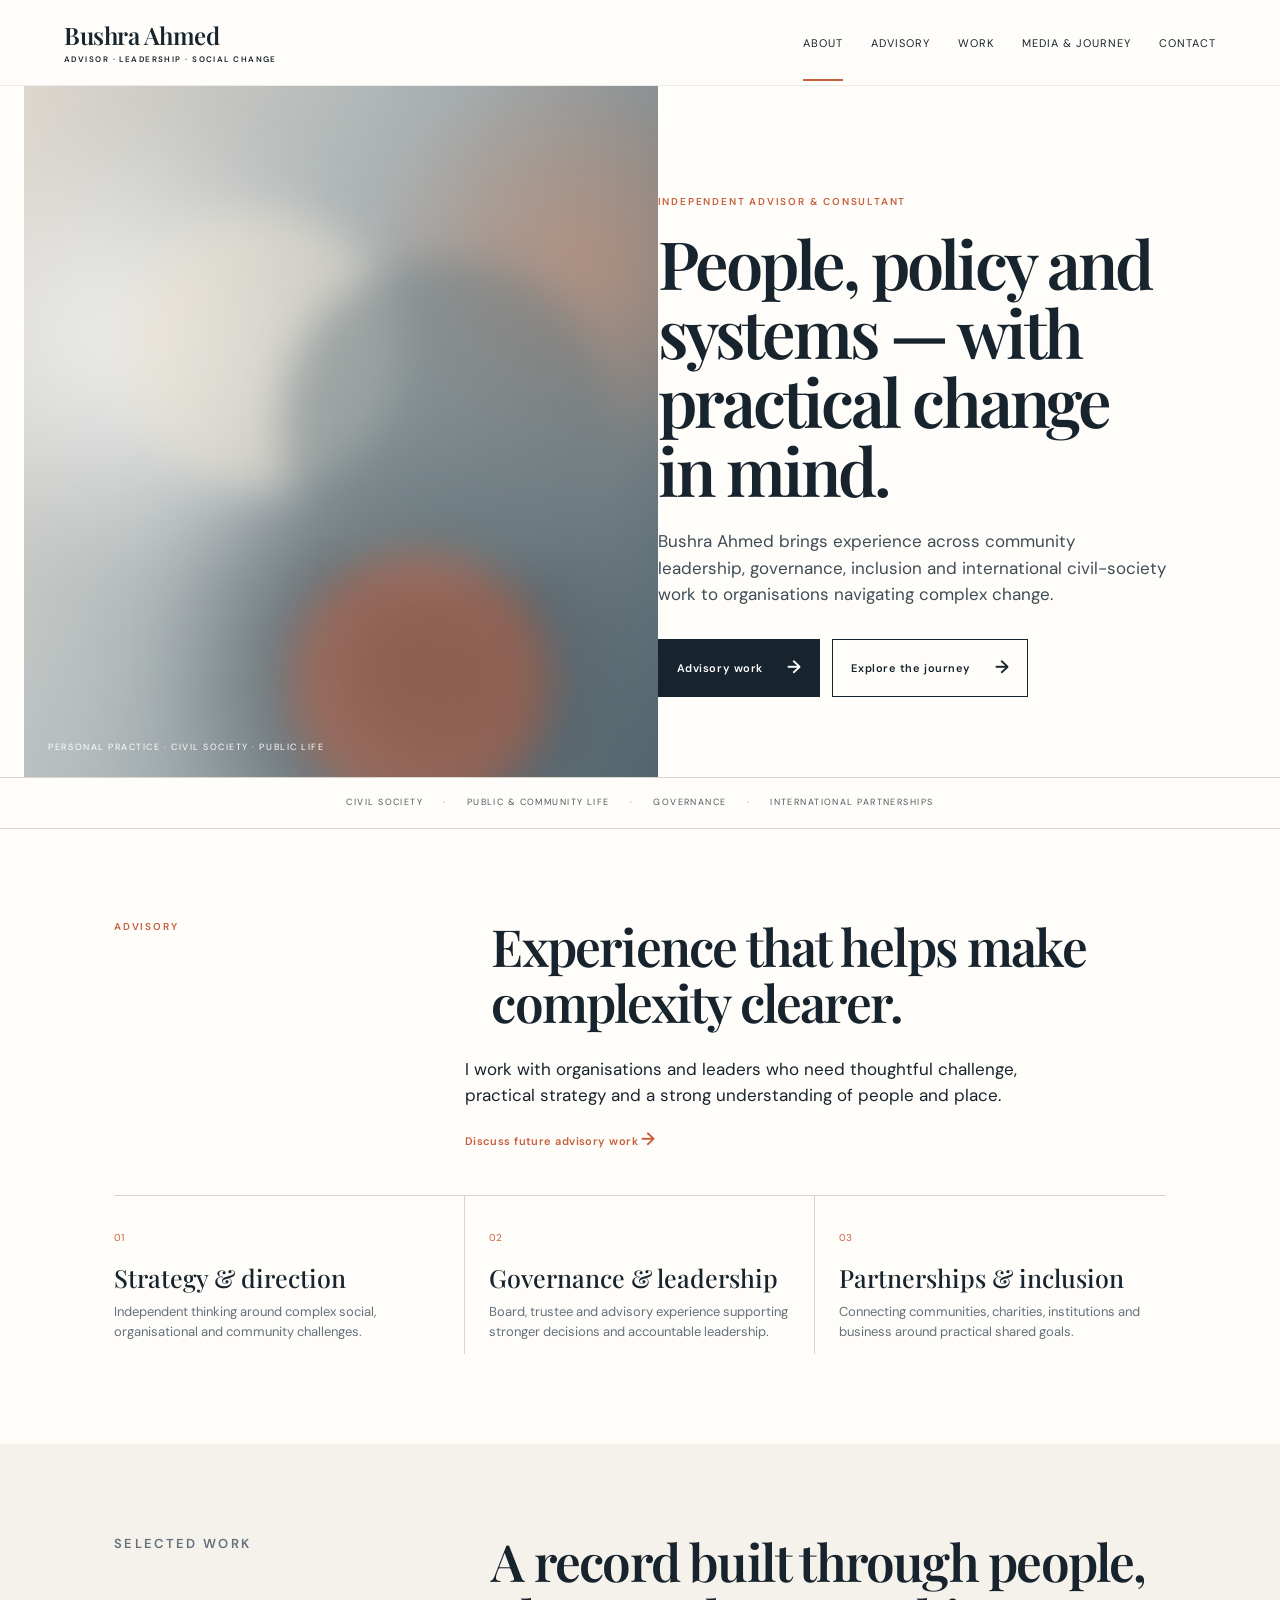
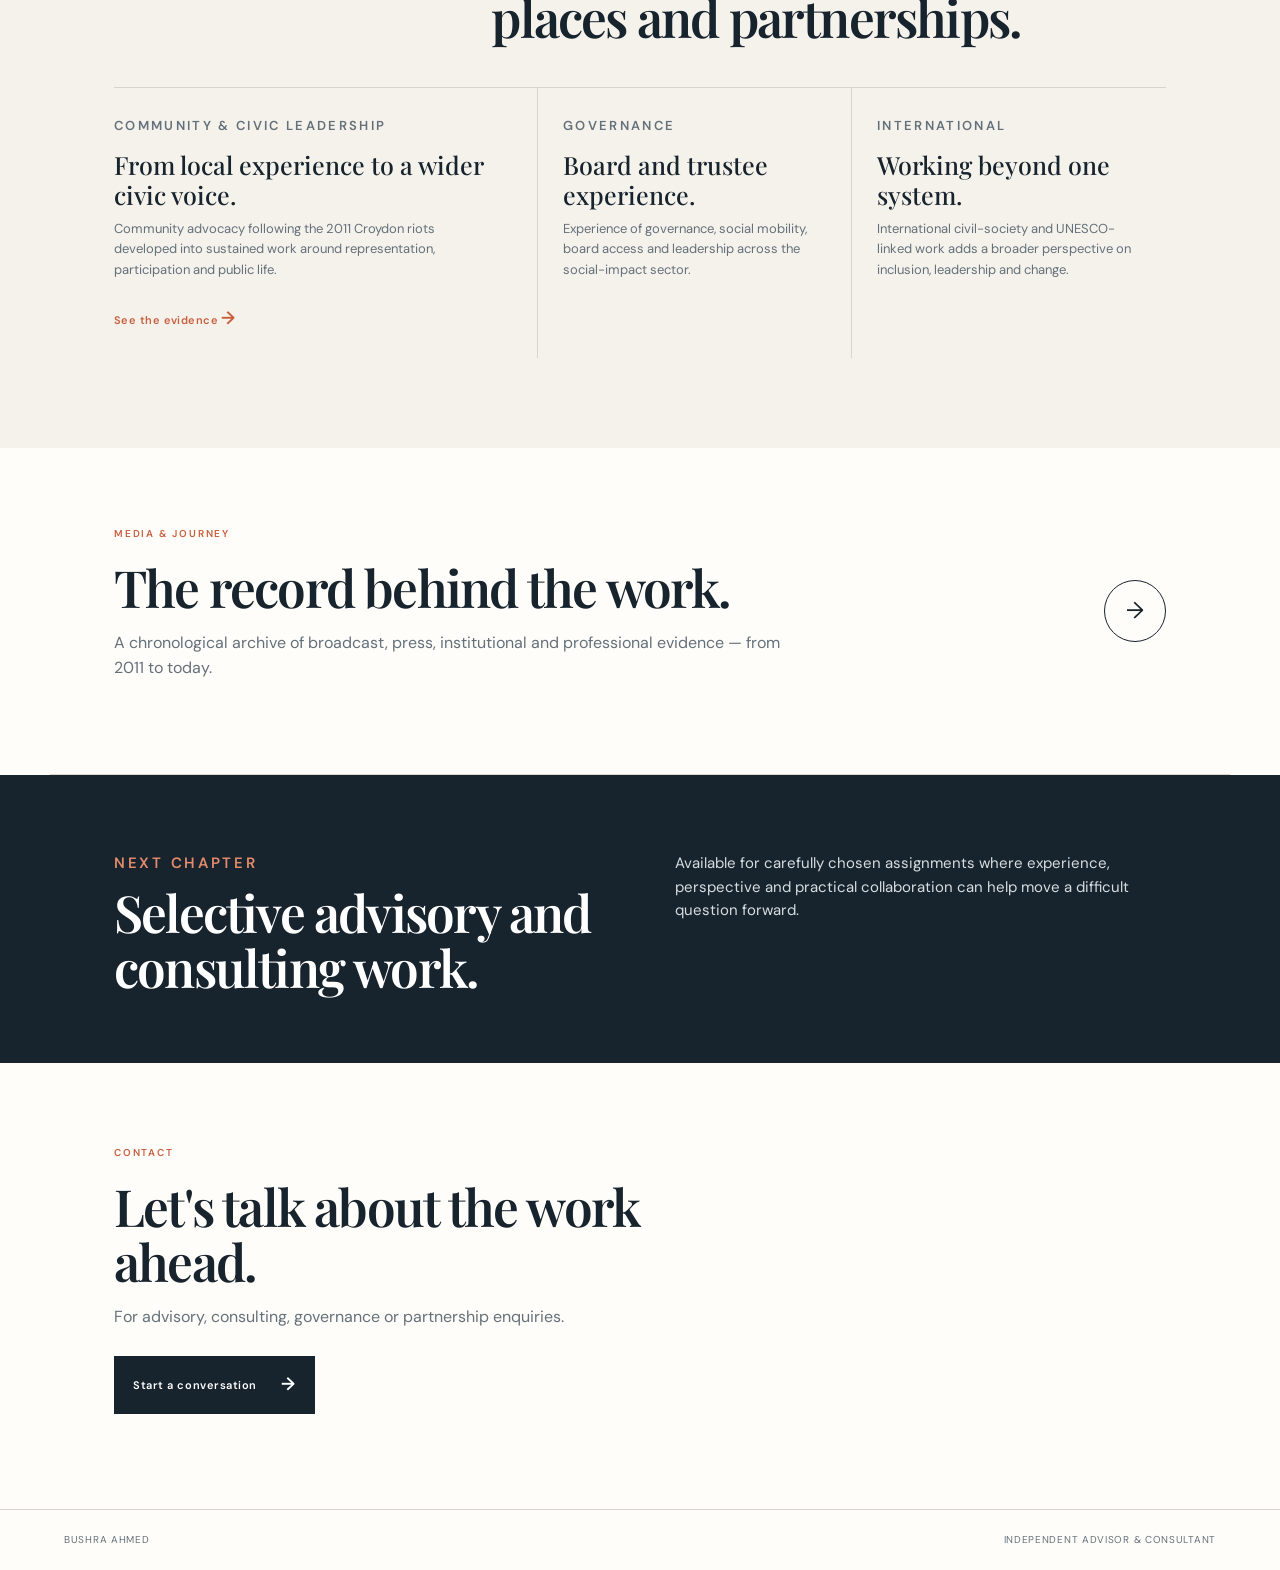
==== commit 1d4c32fd: "Add files via upload" ====
--- a/index.html
+++ b/index.html
@@ -3,50 +3,67 @@
 <head>
 <meta charset="utf-8">
 <meta name="viewport" content="width=device-width,initial-scale=1">
-<title>Bushra Ahmed | Strategic Advisory, Governance & Inclusion</title>
-<meta name="description" content="Bushra Ahmed works across strategic advisory, governance, inclusion and cross-sector collaboration.">
+<title>Bushra Ahmed | Advisory, Leadership & Social Change</title>
+<meta name="description" content="Bushra Ahmed — independent advisor working across civil society, governance, inclusion and cross-sector collaboration.">
 <link rel="stylesheet" href="styles.css">
 </head>
 <body>
 <header class="site-header">
-<div class="brand">Bushra Ahmed</div>
-<nav><a href="index.html">Home</a><a href="experience.html">Experience &amp; Media</a></nav>
+  <a class="brand" href="index.html">Bushra Ahmed<span>ADVISOR · LEADERSHIP · SOCIAL CHANGE</span></a>
+  <nav aria-label="Primary navigation">
+    <a class="active" href="index.html">About</a>
+    <a href="#advisory">Advisory</a>
+    <a href="#work">Work</a>
+    <a href="experience.html">Media &amp; Journey</a>
+    <a href="#contact">Contact</a>
+  </nav>
 </header>
+
 <main>
-<section class="intro">
-<p class="eyebrow">STRATEGIC ADVISORY · GOVERNANCE · INCLUSION</p>
-<h1>Advising organisations for meaningful, inclusive change.</h1>
-<p class="lead">Bushra Ahmed works across strategy, governance, community engagement and social impact, helping organisations turn ambition into practical action.</p>
+<section class="hero">
+  <div class="hero-image" aria-hidden="true"><div class="blur-orb one"></div><div class="blur-orb two"></div><div class="blur-orb three"></div><div class="image-caption">PERSONAL PRACTICE · CIVIL SOCIETY · PUBLIC LIFE</div></div>
+  <div class="hero-copy">
+    <p class="eyebrow">INDEPENDENT ADVISOR &amp; CONSULTANT</p>
+    <h1>People, policy and systems — with practical change in mind.</h1>
+    <p class="lead">Bushra Ahmed brings experience across community leadership, governance, inclusion and international civil-society work to organisations navigating complex change.</p>
+    <div class="actions"><a class="button dark" href="#advisory">Advisory work <span>→</span></a><a class="button light" href="experience.html">Explore the journey <span>→</span></a></div>
+  </div>
 </section>
-<section class="services">
-<div class="section-heading"><p class="eyebrow">ADVISORY SERVICES</p><h2>What I can help with</h2></div>
-<div class="service-grid">
-<article><h3>Strategic advisory</h3><p>Independent advice on complex social, organisational and community challenges.</p></article>
-<article><h3>Leadership &amp; governance</h3><p>Board, trustee and advisory experience supporting stronger decision-making, accountability and inclusive leadership.</p></article>
-<article><h3>Inclusion &amp; social impact</h3><p>Helping organisations translate equality and inclusion commitments into practical approaches that widen participation.</p></article>
-<article><h3>Community &amp; cross-sector collaboration</h3><p>Building purposeful relationships between communities, charities, public institutions and business.</p></article>
-</div>
+
+<section class="intro-strip"><span>CIVIL SOCIETY</span><i>·</i><span>PUBLIC &amp; COMMUNITY LIFE</span><i>·</i><span>GOVERNANCE</span><i>·</i><span>INTERNATIONAL PARTNERSHIPS</span></section>
+
+<section id="advisory" class="section advisory">
+  <div class="section-title"><p class="eyebrow">ADVISORY</p><h2>Experience that helps make complexity clearer.</h2></div>
+  <div class="advisory-copy"><p>I work with organisations and leaders who need thoughtful challenge, practical strategy and a strong understanding of people and place.</p><a class="arrow-link" href="#contact">Discuss future advisory work <span>→</span></a></div>
+  <div class="advisory-list">
+    <article><span>01</span><h3>Strategy &amp; direction</h3><p>Independent thinking around complex social, organisational and community challenges.</p></article>
+    <article><span>02</span><h3>Governance &amp; leadership</h3><p>Board, trustee and advisory experience supporting stronger decisions and accountable leadership.</p></article>
+    <article><span>03</span><h3>Partnerships &amp; inclusion</h3><p>Connecting communities, charities, institutions and business around practical shared goals.</p></article>
+  </div>
 </section>
-<section class="current">
-<div class="section-heading"><p class="eyebrow">CURRENT WORK</p><h2>What I’m doing now</h2></div>
-<div class="current-list">
-<div><b>Strategic advisory</b><span>Rocket Science · Advisory Panel</span></div>
-<div><b>Governance</b><span>Lloyds Bank Foundation · Trustee</span></div>
-<div><b>Social innovation</b><span>Humanitree · Co-founder</span></div>
-<div><b>International collaboration</b><span>UNESCO and cross-sector civil society work</span></div>
-</div>
-<p class="small-note">Current roles are presented selectively. Supporting evidence and the wider professional journey are available on the Experience &amp; Media page.</p>
+
+<section id="work" class="section work">
+  <div class="section-title"><p class="eyebrow">SELECTED WORK</p><h2>A record built through people, places and partnerships.</h2></div>
+  <div class="work-grid">
+    <article class="work-feature"><p class="mini">COMMUNITY &amp; CIVIC LEADERSHIP</p><h3>From local experience to a wider civic voice.</h3><p>Community advocacy following the 2011 Croydon riots developed into sustained work around representation, participation and public life.</p><a href="experience.html">See the evidence <span>→</span></a></article>
+    <article><p class="mini">GOVERNANCE</p><h3>Board and trustee experience.</h3><p>Experience of governance, social mobility, board access and leadership across the social-impact sector.</p></article>
+    <article><p class="mini">INTERNATIONAL</p><h3>Working beyond one system.</h3><p>International civil-society and UNESCO-linked work adds a broader perspective on inclusion, leadership and change.</p></article>
+  </div>
 </section>
-<section class="credentials">
-<div><p class="eyebrow">SELECTED EXPERIENCE</p><p>Community leadership · Civic Futures · Charity governance · KNIT / Humanitree · UNESCO · Board and advisory work</p></div>
-<a class="text-link" href="experience.html">Experience &amp; Media →</a>
+
+<section class="journey-tease">
+  <div><p class="eyebrow">MEDIA &amp; JOURNEY</p><h2>The record behind the work.</h2><p>A chronological archive of broadcast, press, institutional and professional evidence — from 2011 to today.</p></div>
+  <a class="circle-link" href="experience.html" aria-label="Open Media and Journey">→</a>
 </section>
-<section class="contact">
-<p class="eyebrow">ENQUIRIES</p>
-<h2>Consulting &amp; advisory conversations</h2>
-<p>For organisations interested in strategic advisory, governance, inclusion or cross-sector collaboration.</p>
+
+<section class="future">
+  <div><p class="eyebrow">NEXT CHAPTER</p><h2>Selective advisory and consulting work.</h2></div>
+  <p>Available for carefully chosen assignments where experience, perspective and practical collaboration can help move a difficult question forward.</p>
+</section>
+
+<section id="contact" class="contact">
+  <p class="eyebrow">CONTACT</p><h2>Let's talk about the work ahead.</h2><p>For advisory, consulting, governance or partnership enquiries.</p><a class="button dark" href="mailto:hello@bushraahmed.co.uk">Start a conversation <span>→</span></a>
 </section>
 </main>
-<footer><span>Bushra Ahmed</span><span>Strategic Advisory · Governance · Inclusion</span></footer>
-</body>
-</html>+<footer><span>Bushra Ahmed</span><span>Independent Advisor &amp; Consultant</span></footer>
+</body></html>
--- a/styles.css
+++ b/styles.css
@@ -1 +1,4 @@
-*{box-sizing:border-box}html{scroll-behavior:smooth}body{margin:0;background:#f7f4f0;color:#26221f;font-family:Arial,Helvetica,sans-serif}a{color:inherit}.site-header{display:flex;justify-content:space-between;align-items:center;padding:25px 8vw;border-bottom:1px solid #d8d0c8;background:#f7f4f0}.brand{font-size:15px;font-weight:600;letter-spacing:.03em}.site-header nav{display:flex;gap:25px}.site-header nav a{font-size:11px;text-decoration:none}main{max-width:1180px;margin:0 auto}.intro{padding:7vw 8vw 5vw;max-width:930px}.eyebrow{font-size:9px;letter-spacing:.14em;color:#66524b;font-weight:700;margin:0}.intro h1{font-size:clamp(34px,4.4vw,55px);line-height:1.08;font-weight:500;letter-spacing:-.025em;margin:14px 0 18px}.lead{font-size:16px;line-height:1.6;max-width:700px;margin:0}.services,.current,.credentials,.contact{padding:4vw 8vw}.section-heading{margin-bottom:24px}.section-heading h2,.contact h2{font-size:clamp(24px,2.6vw,34px);font-weight:500;letter-spacing:-.015em;margin:6px 0 0}.service-grid{display:grid;grid-template-columns:repeat(4,1fr);border-top:1px solid #d8d0c8;border-bottom:1px solid #d8d0c8}.service-grid article{padding:22px 18px 22px 0;border-right:1px solid #d8d0c8;margin-right:18px}.service-grid article:last-child{border-right:0}.service-grid h3{font-size:14px;line-height:1.3;margin:0 0 9px;font-weight:600}.service-grid p{font-size:12px;line-height:1.55;margin:0}.current-list{border-top:1px solid #d8d0c8}.current-list div{display:grid;grid-template-columns:220px 1fr;gap:20px;padding:14px 0;border-bottom:1px solid #d8d0c8;font-size:12px}.current-list b{font-weight:600}.small-note{font-size:10px;line-height:1.5;max-width:700px;margin:15px 0 0}.credentials{display:flex;justify-content:space-between;align-items:end;gap:25px;border-top:1px solid #d8d0c8}.credentials p:not(.eyebrow){font-size:12px;line-height:1.5;margin:7px 0 0}.text-link{text-decoration:underline;font-size:11px;white-space:nowrap}.contact{border-top:1px solid #d8d0c8}.contact>p:not(.eyebrow){font-size:13px;line-height:1.55;max-width:650px}footer{display:flex;justify-content:space-between;padding:28px 8vw;font-size:9px;letter-spacing:.08em;text-transform:uppercase;border-top:1px solid #d8d0c8}@media(max-width:800px){.service-grid{grid-template-columns:repeat(2,1fr)}.service-grid article:nth-child(2){border-right:0}.current-list div{grid-template-columns:160px 1fr}}@media(max-width:560px){.site-header{padding:20px 7vw}.site-header nav{gap:14px}.intro,.services,.current,.credentials,.contact{padding:11vw 7vw}.intro h1{font-size:34px}.lead{font-size:14px}.service-grid{grid-template-columns:1fr}.service-grid article{border-right:0;border-bottom:1px solid #d8d0c8;margin:0;padding:17px 0}.service-grid article:last-child{border-bottom:0}.current-list div{grid-template-columns:1fr;gap:5px}.credentials{display:block}.text-link{display:inline-block;margin-top:18px}footer{display:block;padding:25px 7vw}footer span{display:block;margin:5px 0}}+@import url('https://fonts.googleapis.com/css2?family=DM+Sans:wght@400;500;600&family=Playfair+Display:wght@500;600&display=swap');
+:root{--ink:#17232d;--muted:#64707a;--paper:#f5f2ec;--white:#fffdf9;--accent:#c85f3d;--line:#d9d4cc;--max:1180px}
+*{box-sizing:border-box}html{scroll-behavior:smooth}body{margin:0;background:var(--white);color:var(--ink);font-family:'DM Sans',Arial,sans-serif;line-height:1.55}a{color:inherit;text-decoration:none}a:hover{opacity:.7}.site-header{height:86px;padding:0 5vw;display:flex;align-items:center;justify-content:space-between;border-bottom:1px solid rgba(23,35,45,.08);position:relative;z-index:5;background:rgba(255,253,249,.94);backdrop-filter:blur(12px)}.brand{font-family:'Playfair Display',Georgia,serif;font-size:24px;font-weight:600;letter-spacing:-.02em;display:flex;flex-direction:column;line-height:1}.brand span{font-family:'DM Sans',Arial,sans-serif;font-size:8px;letter-spacing:.18em;margin-top:8px;font-weight:600}.site-header nav{display:flex;gap:28px;font-size:11px;text-transform:uppercase;letter-spacing:.09em}.site-header nav a{padding:31px 0 27px;border-bottom:2px solid transparent}.site-header nav a.active{border-color:var(--accent)}.hero{max-width:var(--max);margin:auto;min-height:600px;display:grid;grid-template-columns:1.03fr .97fr;position:relative}.hero-copy{padding:108px 5vw 80px 0;align-self:center;z-index:2}.eyebrow,.mini{font-size:10px;letter-spacing:.18em;text-transform:uppercase;color:var(--accent);font-weight:600;margin:0 0 18px}.hero h1{font:600 clamp(44px,5.2vw,72px)/1.04 'Playfair Display',Georgia,serif;letter-spacing:-.045em;max-width:690px;margin:0 0 24px}.lead{font-size:17px;max-width:610px;color:#3f4c55}.actions{display:flex;gap:12px;margin-top:32px}.button{display:inline-flex;align-items:center;gap:24px;padding:14px 18px;font-size:11px;font-weight:600;letter-spacing:.05em;border:1px solid var(--ink)}.button.dark{background:var(--ink);color:white}.button.light{background:transparent}.button span,.arrow-link span,.work a span{font-size:18px}.hero-image{margin:0 0 0 -2vw;min-height:600px;overflow:hidden;position:relative;background:linear-gradient(120deg,#d8d1c7,#a9b3b6 42%,#596b73 100%)}.hero-image:before{content:"";position:absolute;inset:-10%;background:radial-gradient(circle at 25% 40%,rgba(255,255,255,.8),transparent 27%),radial-gradient(circle at 78% 32%,rgba(205,150,122,.8),transparent 24%),radial-gradient(circle at 56% 75%,rgba(23,35,45,.75),transparent 30%);filter:blur(34px);transform:scale(1.12)}.hero-image:after{content:"";position:absolute;inset:0;background:linear-gradient(90deg,rgba(245,242,236,.18),rgba(23,35,45,.08))}.blur-orb{position:absolute;border-radius:50%;filter:blur(20px);opacity:.55}.one{width:280px;height:280px;left:15%;top:18%;background:#eee4d4}.two{width:330px;height:330px;right:7%;top:25%;background:#6f7e83}.three{width:260px;height:260px;left:42%;bottom:-5%;background:#c85f3d}.image-caption{position:absolute;z-index:2;bottom:22px;left:24px;color:white;font-size:9px;letter-spacing:.17em}.intro-strip{border-top:1px solid var(--line);border-bottom:1px solid var(--line);padding:18px 5vw;display:flex;justify-content:center;gap:20px;font-size:9px;letter-spacing:.16em;color:#4d5960}.intro-strip i{color:var(--accent);font-style:normal}.section{max-width:var(--max);margin:auto;padding:90px 5vw}.section-title{display:grid;grid-template-columns:1fr 2fr;gap:40px;align-items:start}.section-title h2,.future h2,.journey-tease h2,.contact h2,.record-hero h1{font:600 clamp(32px,4vw,52px)/1.08 'Playfair Display',Georgia,serif;letter-spacing:-.035em;margin:0}.advisory-copy{margin:26px 0 42px 33.33%;max-width:570px}.advisory-copy p{font-size:17px}.arrow-link,.work a{font-size:11px;color:var(--accent);font-weight:600;letter-spacing:.04em}.advisory-list{display:grid;grid-template-columns:repeat(3,1fr);border-top:1px solid var(--line)}.advisory-list article{padding:28px 24px 12px 0;border-right:1px solid var(--line)}.advisory-list article:not(:first-child){padding-left:24px}.advisory-list article:last-child{border-right:0}.advisory-list span{font-size:10px;color:var(--accent)}.advisory-list h3,.work h3{font:500 25px/1.2 'Playfair Display',Georgia,serif;margin:14px 0 9px}.advisory-list p,.work p{font-size:13px;color:var(--muted);margin:0;max-width:330px}.work{background:var(--paper);max-width:none;padding-left:max(5vw,calc((100vw - var(--max))/2 + 5vw));padding-right:max(5vw,calc((100vw - var(--max))/2 + 5vw))}.work-grid{display:grid;grid-template-columns:1.35fr 1fr 1fr;margin-top:42px;border-top:1px solid var(--line)}.work-grid article{padding:28px 25px 10px 0;border-right:1px solid var(--line)}.work-grid article:not(:first-child){padding-left:25px}.work-grid article:last-child{border-right:0}.work-feature{min-height:270px}.work a{display:inline-block;margin-top:25px}.journey-tease{max-width:var(--max);margin:auto;padding:78px 5vw;display:grid;grid-template-columns:1fr auto;align-items:center;border-bottom:1px solid var(--line)}.journey-tease h2{margin-bottom:10px}.journey-tease p:not(.eyebrow){color:var(--muted);max-width:680px}.circle-link{width:62px;height:62px;border:1px solid var(--ink);border-radius:50%;display:grid;place-items:center;font-size:23px}.future{background:var(--ink);color:white;padding:68px max(5vw,calc((100vw - var(--max))/2 + 5vw));display:grid;grid-template-columns:1fr 1fr;gap:70px}.future .eyebrow{color:#e48b6b}.future p{color:#d7dee1;max-width:500px;margin:9px 0;font-size:15px}.contact{max-width:var(--max);margin:auto;padding:82px 5vw 95px}.contact h2{max-width:650px;margin-bottom:12px}.contact p:not(.eyebrow){color:var(--muted);margin-bottom:26px}.record-hero{max-width:var(--max);margin:auto;padding:86px 5vw 60px}.record-hero h1{max-width:800px}.record-hero>p:last-child{max-width:690px;color:var(--muted);font-size:16px;margin-top:24px}.timeline{max-width:var(--max);margin:auto;padding:0 5vw 70px}.timeline-row{display:grid;grid-template-columns:160px 1fr;gap:35px;padding:31px 0;border-top:1px solid var(--line)}.year{font-size:12px;letter-spacing:.08em;font-weight:600}.timeline-row h2{font:500 28px/1.15 'Playfair Display',Georgia,serif;margin:0 0 7px}.timeline-row p{margin:0;color:var(--muted);font-size:13px}.links{display:flex;flex-wrap:wrap;gap:8px 22px;margin-top:14px}.links a{font-size:10px;color:var(--accent);font-weight:600}.media-note{background:var(--paper);padding:55px max(5vw,calc((100vw - var(--max))/2 + 5vw)) 70px}.media-grid{display:grid;grid-template-columns:repeat(3,1fr);border-top:1px solid var(--line)}.media-grid a{padding:20px 20px 20px 0;border-right:1px solid var(--line);display:flex;flex-direction:column;gap:7px}.media-grid a:not(:first-child){padding-left:20px}.media-grid a:last-child{border-right:0}.media-grid b{font-size:11px;letter-spacing:.08em}.media-grid span{font:500 22px/1.2 'Playfair Display',Georgia,serif}.compact-head{position:relative}footer{border-top:1px solid var(--line);padding:22px 5vw;display:flex;justify-content:space-between;font-size:10px;letter-spacing:.07em;text-transform:uppercase;color:var(--muted)}
+@media(max-width:800px){.site-header{height:auto;padding:20px 6vw;align-items:flex-start}.site-header nav{display:none}.hero{display:flex;flex-direction:column-reverse;min-height:0}.hero-image{margin:0;height:330px;min-height:330px}.hero-copy{padding:55px 6vw 65px}.hero h1{font-size:44px}.intro-strip{justify-content:flex-start;overflow:hidden;white-space:nowrap;padding-left:6vw}.section{padding:62px 6vw}.section-title{display:block}.section-title h2{margin-top:5px}.advisory-copy{margin:25px 0 35px}.advisory-list,.work-grid,.media-grid,.future{grid-template-columns:1fr}.advisory-list article,.work-grid article,.media-grid a{border-right:0;border-bottom:1px solid var(--line);padding:25px 0!important}.future{padding:58px 6vw;gap:20px}.journey-tease{padding:60px 6vw}.circle-link{margin-top:25px}.record-hero{padding:60px 6vw 45px}.timeline{padding:0 6vw 50px}.timeline-row{grid-template-columns:75px 1fr;gap:18px}.timeline-row h2{font-size:24px}.links{gap:7px 16px}.media-note{padding:45px 6vw 55px}footer{padding:20px 6vw;flex-direction:column;gap:8px}}
